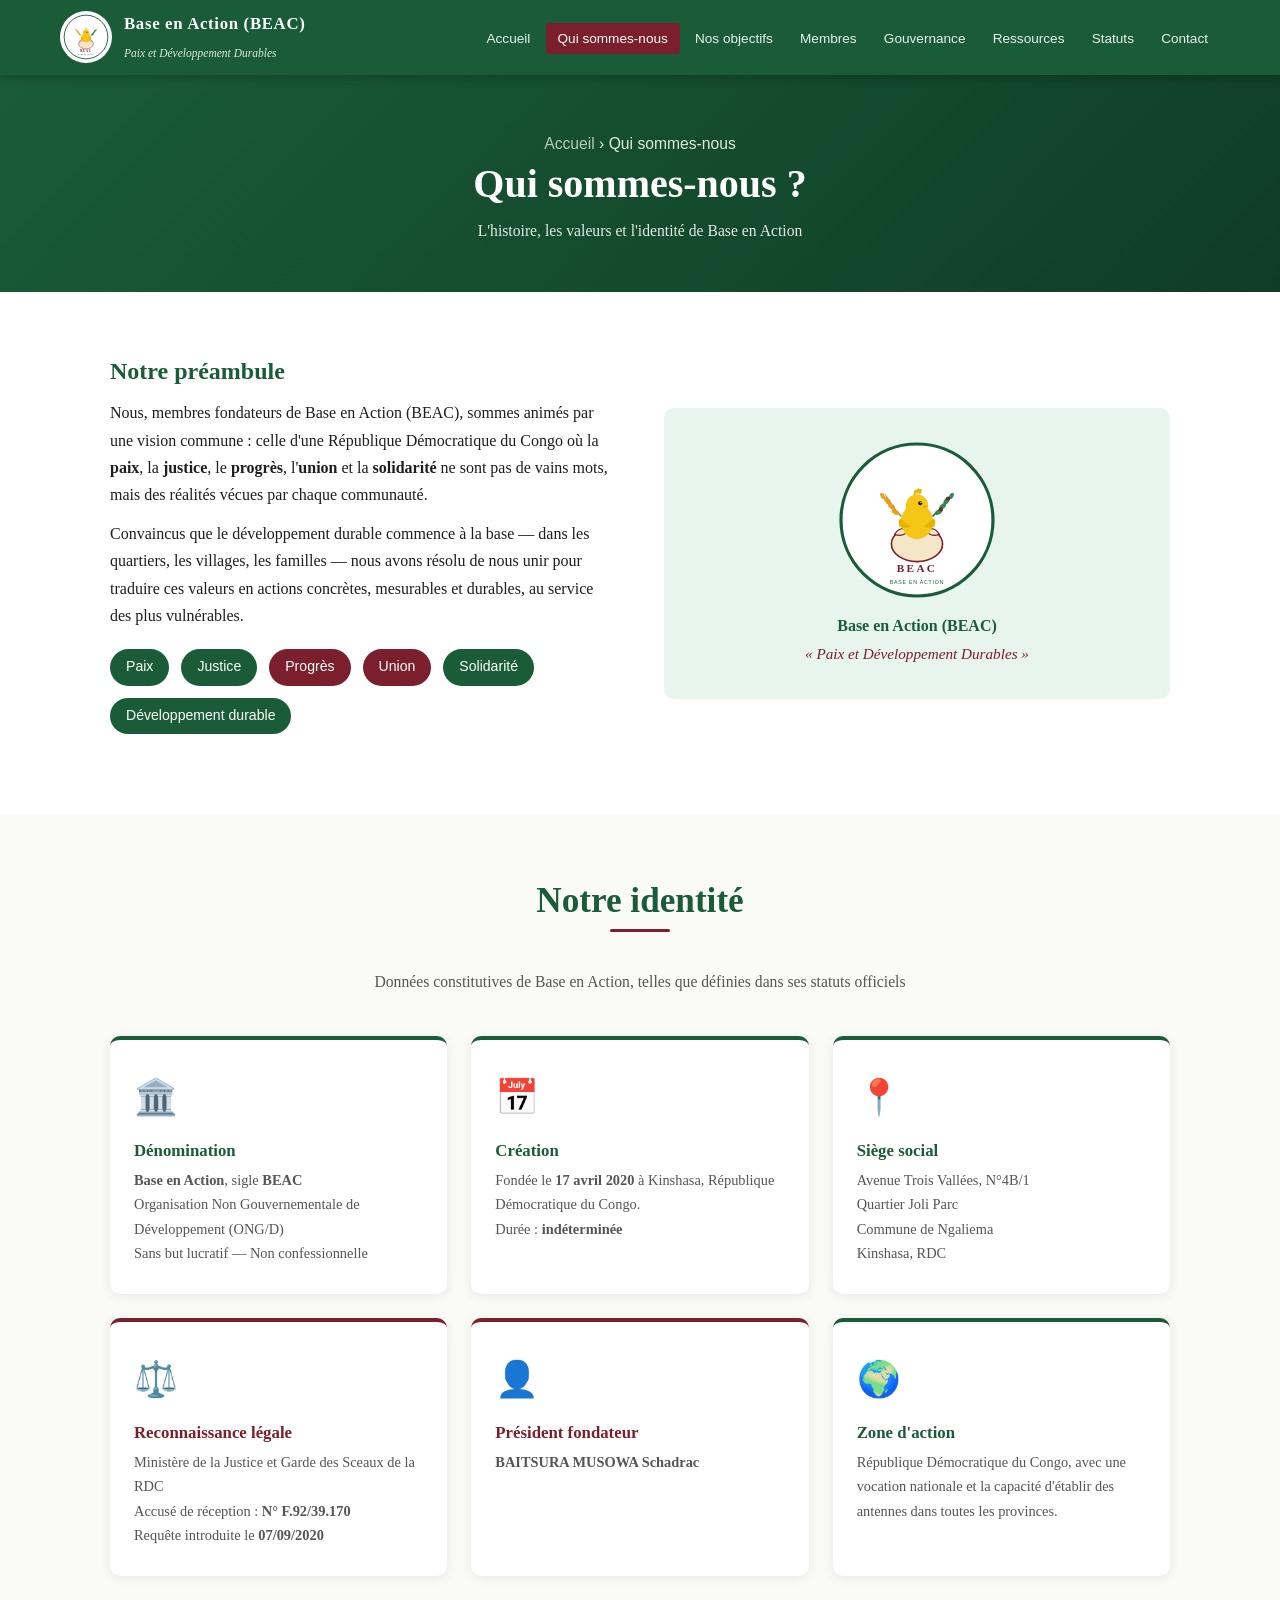
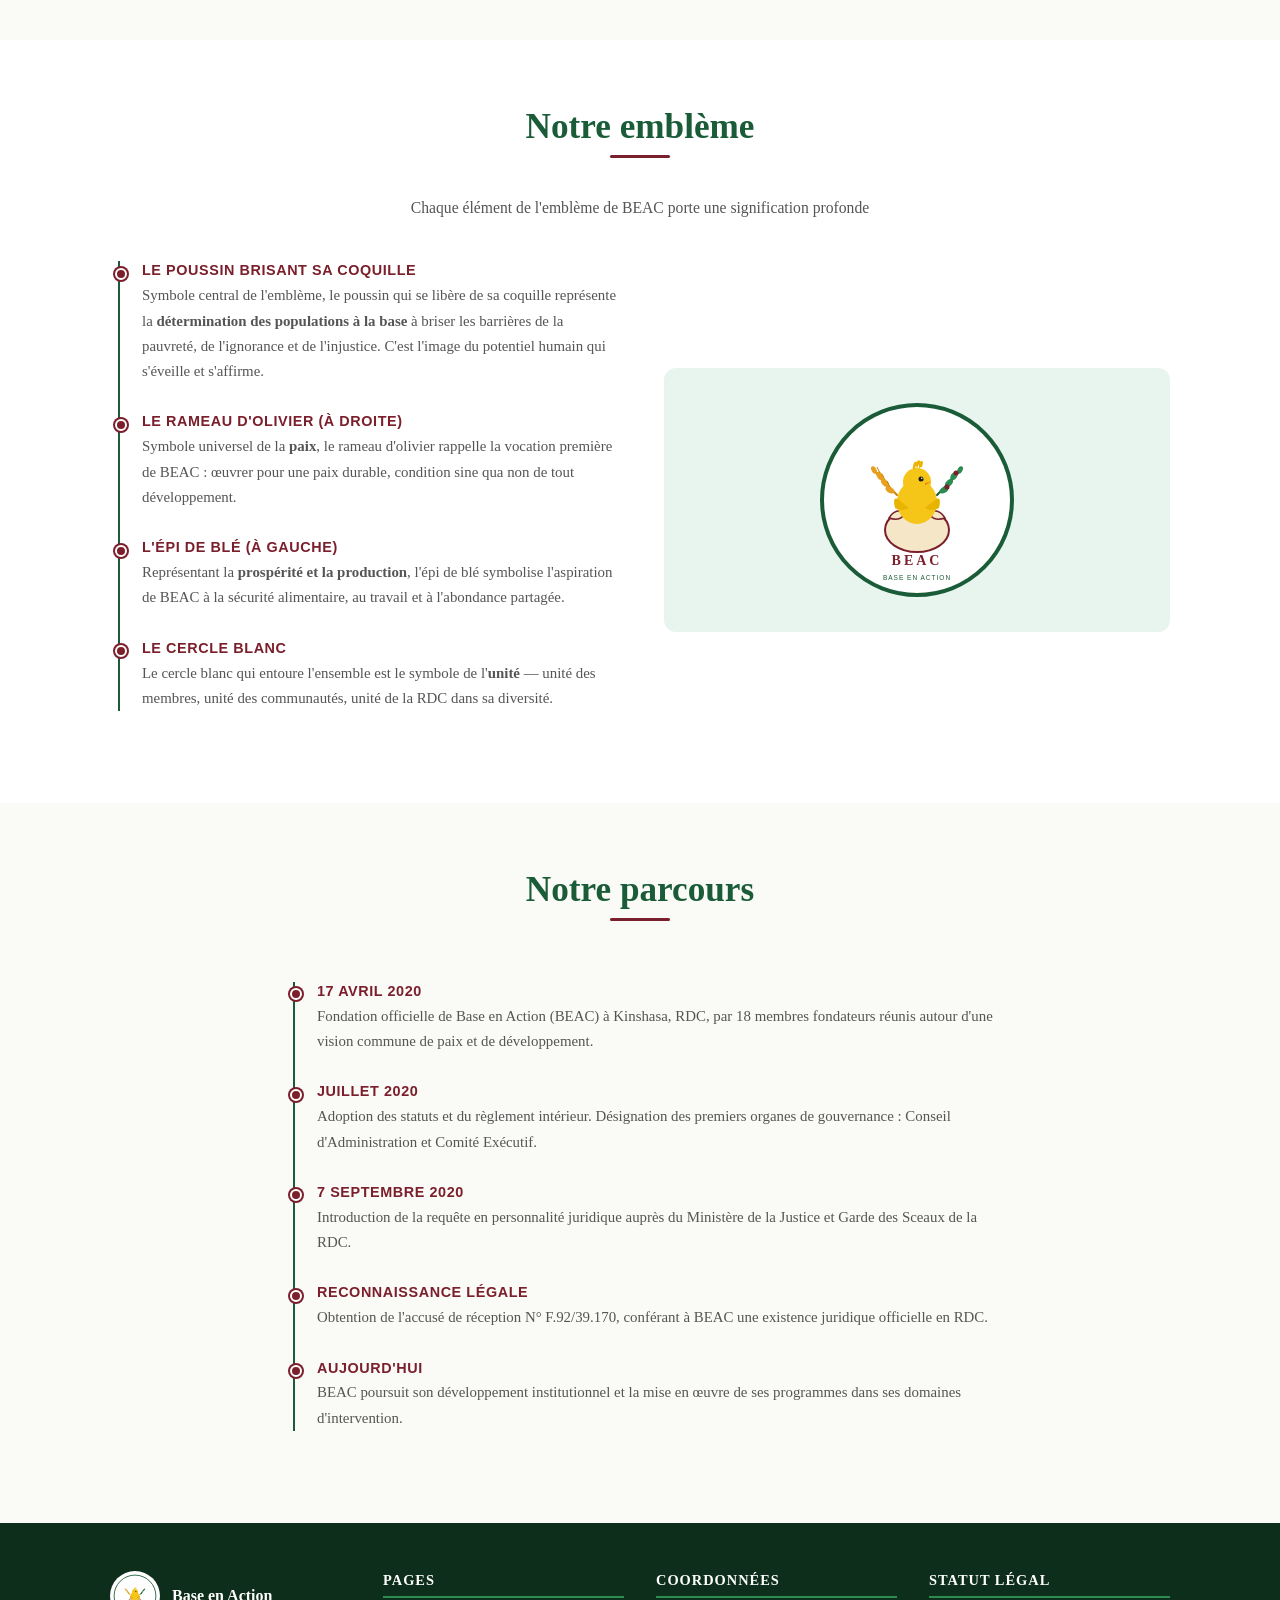
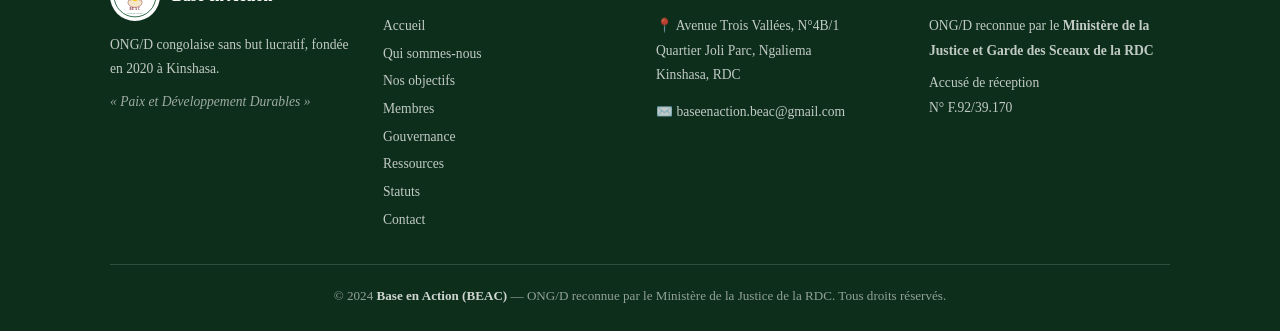
==== a-propos.html @ 56d0b9a7 "Initial commit – Site BEAC complet (Base en Action) Site web 8 pages en français pour l'ONG congolai" ====
<!DOCTYPE html>
<html lang="fr">
<head>
  <meta charset="UTF-8"/>
  <meta name="viewport" content="width=device-width, initial-scale=1.0"/>
  <meta name="description" content="Découvrez l'histoire, les valeurs et l'emblème de Base en Action (BEAC), ONG congolaise fondée en 2020."/>
  <title>Qui sommes-nous – BEAC</title>
  <link rel="stylesheet" href="style.css"/>
  <link rel="icon" href="assets/logo.svg" type="image/svg+xml"/>
</head>
<body>

<header>
  <div class="header-inner">
    <a href="index.html" class="logo-wrap" aria-label="Accueil BEAC">
      <img src="assets/logo.svg" alt="Logo BEAC"/>
      <div class="logo-text">
        <span class="org-name">Base en Action (BEAC)</span>
        <span class="org-devise">Paix et Développement Durables</span>
      </div>
    </a>
    <button class="hamburger" aria-label="Menu" aria-expanded="false">
      <span></span><span></span><span></span>
    </button>
    <nav aria-label="Navigation principale">
      <ul>
        <li><a href="index.html">Accueil</a></li>
        <li><a href="a-propos.html">Qui sommes-nous</a></li>
        <li><a href="objectifs.html">Nos objectifs</a></li>
        <li><a href="membres.html">Membres</a></li>
        <li><a href="gouvernance.html">Gouvernance</a></li>
        <li><a href="ressources.html">Ressources</a></li>
        <li><a href="statuts.html">Statuts</a></li>
        <li><a href="contact.html">Contact</a></li>
      </ul>
    </nav>
  </div>
</header>

<!-- PAGE HERO -->
<div class="page-hero">
  <p class="fil-ariane"><a href="index.html">Accueil</a> › Qui sommes-nous</p>
  <h1>Qui sommes-nous ?</h1>
  <p>L'histoire, les valeurs et l'identité de Base en Action</p>
</div>

<!-- PRÉAMBULE -->
<section style="background:white;">
  <div class="container">
    <div class="section-alterne">
      <div>
        <h2 class="text-vert" style="font-size:1.5rem;margin-bottom:.75rem;">Notre préambule</h2>
        <p>Nous, membres fondateurs de Base en Action (BEAC), sommes animés par une vision commune : celle d'une République Démocratique du Congo où la <strong>paix</strong>, la <strong>justice</strong>, le <strong>progrès</strong>, l'<strong>union</strong> et la <strong>solidarité</strong> ne sont pas de vains mots, mais des réalités vécues par chaque communauté.</p>
        <p style="margin-top:.75rem;">Convaincus que le développement durable commence à la base — dans les quartiers, les villages, les familles — nous avons résolu de nous unir pour traduire ces valeurs en actions concrètes, mesurables et durables, au service des plus vulnérables.</p>
        <div class="valeurs-liste" style="margin-top:1.25rem;">
          <span class="valeur-tag">Paix</span>
          <span class="valeur-tag">Justice</span>
          <span class="valeur-tag bordeaux">Progrès</span>
          <span class="valeur-tag bordeaux">Union</span>
          <span class="valeur-tag">Solidarité</span>
          <span class="valeur-tag">Développement durable</span>
        </div>
      </div>
      <div>
        <div style="background:var(--vert-pale);border-radius:10px;padding:2rem;text-align:center;">
          <img src="assets/logo.svg" alt="Emblème BEAC" style="width:160px;height:160px;margin:0 auto 1rem;display:block;"/>
          <h3 class="text-vert" style="font-size:1rem;margin-bottom:.3rem;">Base en Action (BEAC)</h3>
          <p style="font-style:italic;color:var(--bordeaux);font-size:.95rem;">« Paix et Développement Durables »</p>
        </div>
      </div>
    </div>
  </div>
</section>

<!-- IDENTITÉ -->
<section style="background:var(--creme);">
  <div class="container">
    <div class="section-titre">
      <h2>Notre identité</h2>
      <p>Données constitutives de Base en Action, telles que définies dans ses statuts officiels</p>
    </div>
    <div class="grille" style="grid-template-columns:repeat(auto-fill,minmax(280px,1fr));">
      <div class="carte">
        <span class="carte-icone">🏛️</span>
        <h3>Dénomination</h3>
        <p><strong>Base en Action</strong>, sigle <strong>BEAC</strong><br/>Organisation Non Gouvernementale de Développement (ONG/D)<br/>Sans but lucratif — Non confessionnelle</p>
      </div>
      <div class="carte">
        <span class="carte-icone">📅</span>
        <h3>Création</h3>
        <p>Fondée le <strong>17 avril 2020</strong> à Kinshasa, République Démocratique du Congo.<br/>Durée : <strong>indéterminée</strong></p>
      </div>
      <div class="carte">
        <span class="carte-icone">📍</span>
        <h3>Siège social</h3>
        <p>Avenue Trois Vallées, N°4B/1<br/>Quartier Joli Parc<br/>Commune de Ngaliema<br/>Kinshasa, RDC</p>
      </div>
      <div class="carte bordeaux">
        <span class="carte-icone">⚖️</span>
        <h3>Reconnaissance légale</h3>
        <p>Ministère de la Justice et Garde des Sceaux de la RDC<br/>Accusé de réception : <strong>N° F.92/39.170</strong><br/>Requête introduite le <strong>07/09/2020</strong></p>
      </div>
      <div class="carte bordeaux">
        <span class="carte-icone">👤</span>
        <h3>Président fondateur</h3>
        <p><strong>BAITSURA MUSOWA Schadrac</strong></p>
      </div>
      <div class="carte">
        <span class="carte-icone">🌍</span>
        <h3>Zone d'action</h3>
        <p>République Démocratique du Congo, avec une vocation nationale et la capacité d'établir des antennes dans toutes les provinces.</p>
      </div>
    </div>
  </div>
</section>

<!-- EMBLÈME -->
<section style="background:white;">
  <div class="container">
    <div class="section-titre">
      <h2>Notre emblème</h2>
      <p>Chaque élément de l'emblème de BEAC porte une signification profonde</p>
    </div>
    <div class="section-alterne inverse">
      <div>
        <div style="background:var(--vert-pale);border-radius:12px;padding:2rem;text-align:center;">
          <img src="assets/logo.svg" alt="Emblème BEAC détaillé" style="width:200px;height:200px;margin:0 auto;display:block;"/>
        </div>
      </div>
      <div>
        <div class="timeline">
          <div class="timeline-item">
            <h4>Le poussin brisant sa coquille</h4>
            <p>Symbole central de l'emblème, le poussin qui se libère de sa coquille représente la <strong>détermination des populations à la base</strong> à briser les barrières de la pauvreté, de l'ignorance et de l'injustice. C'est l'image du potentiel humain qui s'éveille et s'affirme.</p>
          </div>
          <div class="timeline-item">
            <h4>Le rameau d'olivier (à droite)</h4>
            <p>Symbole universel de la <strong>paix</strong>, le rameau d'olivier rappelle la vocation première de BEAC : œuvrer pour une paix durable, condition sine qua non de tout développement.</p>
          </div>
          <div class="timeline-item">
            <h4>L'épi de blé (à gauche)</h4>
            <p>Représentant la <strong>prospérité et la production</strong>, l'épi de blé symbolise l'aspiration de BEAC à la sécurité alimentaire, au travail et à l'abondance partagée.</p>
          </div>
          <div class="timeline-item">
            <h4>Le cercle blanc</h4>
            <p>Le cercle blanc qui entoure l'ensemble est le symbole de l'<strong>unité</strong> — unité des membres, unité des communautés, unité de la RDC dans sa diversité.</p>
          </div>
        </div>
      </div>
    </div>
  </div>
</section>

<!-- CHRONOLOGIE -->
<section style="background:var(--creme);">
  <div class="container" style="max-width:750px;">
    <div class="section-titre">
      <h2>Notre parcours</h2>
    </div>
    <div class="timeline">
      <div class="timeline-item">
        <h4>17 avril 2020</h4>
        <p>Fondation officielle de Base en Action (BEAC) à Kinshasa, RDC, par 18 membres fondateurs réunis autour d'une vision commune de paix et de développement.</p>
      </div>
      <div class="timeline-item">
        <h4>Juillet 2020</h4>
        <p>Adoption des statuts et du règlement intérieur. Désignation des premiers organes de gouvernance : Conseil d'Administration et Comité Exécutif.</p>
      </div>
      <div class="timeline-item">
        <h4>7 septembre 2020</h4>
        <p>Introduction de la requête en personnalité juridique auprès du Ministère de la Justice et Garde des Sceaux de la RDC.</p>
      </div>
      <div class="timeline-item">
        <h4>Reconnaissance légale</h4>
        <p>Obtention de l'accusé de réception N° F.92/39.170, conférant à BEAC une existence juridique officielle en RDC.</p>
      </div>
      <div class="timeline-item">
        <h4>Aujourd'hui</h4>
        <p>BEAC poursuit son développement institutionnel et la mise en œuvre de ses programmes dans ses domaines d'intervention.</p>
      </div>
    </div>
  </div>
</section>

<footer>
  <div class="container">
    <div class="footer-grille">
      <div class="footer-col">
        <div class="footer-logo-wrap">
          <img src="assets/logo.svg" alt="BEAC"/>
          <span class="name">Base en Action</span>
        </div>
        <p>ONG/D congolaise sans but lucratif, fondée en 2020 à Kinshasa.</p>
        <p style="margin-top:.5rem;font-style:italic;color:rgba(255,255,255,.6);">« Paix et Développement Durables »</p>
      </div>
      <div class="footer-col">
        <h4>Pages</h4>
        <ul>
          <li><a href="index.html">Accueil</a></li>
          <li><a href="a-propos.html">Qui sommes-nous</a></li>
          <li><a href="objectifs.html">Nos objectifs</a></li>
          <li><a href="membres.html">Membres</a></li>
          <li><a href="gouvernance.html">Gouvernance</a></li>
          <li><a href="ressources.html">Ressources</a></li>
          <li><a href="statuts.html">Statuts</a></li>
          <li><a href="contact.html">Contact</a></li>
        </ul>
      </div>
      <div class="footer-col">
        <h4>Coordonnées</h4>
        <p>📍 Avenue Trois Vallées, N°4B/1<br/>Quartier Joli Parc, Ngaliema<br/>Kinshasa, RDC</p>
        <p style="margin-top:.75rem;">✉️ baseenaction.beac@gmail.com</p>
      </div>
      <div class="footer-col">
        <h4>Statut légal</h4>
        <p>ONG/D reconnue par le <strong>Ministère de la Justice et Garde des Sceaux de la RDC</strong></p>
        <p style="margin-top:.5rem;">Accusé de réception<br/>N° F.92/39.170</p>
      </div>
    </div>
    <div class="footer-bas">
      <p>&copy; 2024 <strong>Base en Action (BEAC)</strong> — ONG/D reconnue par le Ministère de la Justice de la RDC. Tous droits réservés.</p>
    </div>
  </div>
</footer>

<button id="scrollTop" aria-label="Retour en haut">&#8679;</button>
<script src="script.js"></script>
</body>
</html>
---- style.css ----
/* ============================================================
   BEAC – Base en Action | Feuille de style principale
   Palette : Vert #1a5c38 | Bordeaux #7a1f2b | Blanc/Crème
   ============================================================ */

:root {
  --vert:      #1a5c38;
  --vert-clair:#2d8a50;
  --vert-pale: #e8f5ee;
  --bordeaux:  #7a1f2b;
  --bordeaux-clair: #a33040;
  --bordeaux-pale: #f9eaec;
  --creme:     #fafaf7;
  --blanc:     #ffffff;
  --texte:     #1e1e1e;
  --texte-doux:#555555;
  --bordure:   #d8d8d0;
  --ombre:     rgba(0,0,0,0.08);
}

/* ── Reset & Base ── */
*, *::before, *::after { box-sizing: border-box; margin: 0; padding: 0; }

html { scroll-behavior: smooth; font-size: 16px; }

body {
  font-family: 'Georgia', 'Times New Roman', serif;
  background: var(--creme);
  color: var(--texte);
  line-height: 1.7;
}

a { color: var(--vert); text-decoration: none; transition: color .2s; }
a:hover { color: var(--bordeaux); }

img, svg { max-width: 100%; height: auto; }

h1, h2, h3, h4, h5 {
  font-family: 'Georgia', serif;
  line-height: 1.3;
  margin-bottom: .6em;
}

ul { list-style: none; }

/* ── Container ── */
.container {
  max-width: 1100px;
  margin: 0 auto;
  padding: 0 1.25rem;
}

/* ── HEADER & NAV ── */
header {
  position: sticky;
  top: 0;
  z-index: 1000;
  background: var(--vert);
  box-shadow: 0 2px 10px rgba(0,0,0,0.25);
}

.header-inner {
  display: flex;
  align-items: center;
  justify-content: space-between;
  padding: .6rem 1.25rem;
  max-width: 1200px;
  margin: 0 auto;
}

.logo-wrap {
  display: flex;
  align-items: center;
  gap: .75rem;
  text-decoration: none;
}

.logo-wrap img, .logo-wrap svg {
  width: 52px;
  height: 52px;
  border-radius: 50%;
  background: white;
  padding: 3px;
  flex-shrink: 0;
}

.logo-text { color: white; }
.logo-text .org-name {
  font-size: 1.05rem;
  font-weight: bold;
  display: block;
  letter-spacing: .04em;
}
.logo-text .org-devise {
  font-size: .72rem;
  opacity: .85;
  font-style: italic;
}

/* Desktop nav */
nav ul {
  display: flex;
  gap: .2rem;
  align-items: center;
}

nav ul li a {
  color: rgba(255,255,255,.9);
  padding: .5rem .75rem;
  border-radius: 4px;
  font-size: .85rem;
  font-family: Arial, sans-serif;
  transition: background .2s, color .2s;
  white-space: nowrap;
}

nav ul li a:hover,
nav ul li a.actif {
  background: var(--bordeaux);
  color: white;
}

/* Hamburger */
.hamburger {
  display: none;
  flex-direction: column;
  gap: 5px;
  cursor: pointer;
  background: none;
  border: none;
  padding: .4rem;
}

.hamburger span {
  display: block;
  width: 26px;
  height: 2px;
  background: white;
  border-radius: 2px;
  transition: all .3s;
}

.hamburger.ouvert span:nth-child(1) { transform: translateY(7px) rotate(45deg); }
.hamburger.ouvert span:nth-child(2) { opacity: 0; }
.hamburger.ouvert span:nth-child(3) { transform: translateY(-7px) rotate(-45deg); }

/* ── HERO ── */
.hero {
  background: linear-gradient(135deg, var(--vert) 0%, #0f3d24 60%, var(--bordeaux) 100%);
  color: white;
  padding: 5rem 1.25rem 4rem;
  text-align: center;
  position: relative;
  overflow: hidden;
}

.hero::before {
  content: '';
  position: absolute;
  inset: 0;
  background: url("data:image/svg+xml,%3Csvg width='60' height='60' viewBox='0 0 60 60' xmlns='http://www.w3.org/2000/svg'%3E%3Cg fill='none' fill-rule='evenodd'%3E%3Cg fill='%23ffffff' fill-opacity='0.03'%3E%3Cpath d='M36 34v-4h-2v4h-4v2h4v4h2v-4h4v-2h-4zm0-30V0h-2v4h-4v2h4v4h2V6h4V4h-4zM6 34v-4H4v4H0v2h4v4h2v-4h4v-2H6zM6 4V0H4v4H0v2h4v4h2V6h4V4H6z'/%3E%3C/g%3E%3C/g%3E%3C/svg%3E");
}

.hero-content { position: relative; max-width: 800px; margin: 0 auto; }

.hero-logo {
  width: 120px;
  height: 120px;
  border-radius: 50%;
  background: white;
  padding: 8px;
  margin: 0 auto 1.5rem;
  display: block;
  box-shadow: 0 4px 20px rgba(0,0,0,0.3);
}

.hero h1 {
  font-size: clamp(1.8rem, 5vw, 3rem);
  margin-bottom: .4rem;
  text-shadow: 0 2px 4px rgba(0,0,0,0.3);
}

.hero .sigle {
  display: inline-block;
  background: var(--bordeaux);
  padding: .1rem .6rem;
  border-radius: 4px;
  font-size: .85em;
  margin-left: .4rem;
  vertical-align: middle;
}

.hero .devise {
  font-size: 1.15rem;
  font-style: italic;
  opacity: .9;
  margin-bottom: 1.5rem;
  letter-spacing: .06em;
}

.hero p { font-size: 1.05rem; opacity: .9; max-width: 600px; margin: 0 auto 2rem; }

.btn-group { display: flex; gap: 1rem; justify-content: center; flex-wrap: wrap; }

.btn {
  display: inline-block;
  padding: .75rem 1.75rem;
  border-radius: 6px;
  font-family: Arial, sans-serif;
  font-size: .95rem;
  font-weight: 600;
  cursor: pointer;
  transition: transform .15s, box-shadow .15s, background .2s;
  border: 2px solid transparent;
}

.btn:hover { transform: translateY(-2px); box-shadow: 0 4px 14px rgba(0,0,0,0.2); }

.btn-primaire {
  background: white;
  color: var(--vert);
}
.btn-primaire:hover { background: var(--vert-pale); color: var(--vert); }

.btn-secondaire {
  background: transparent;
  border-color: rgba(255,255,255,.7);
  color: white;
}
.btn-secondaire:hover { background: rgba(255,255,255,.15); color: white; }

/* ── SECTIONS GÉNÉRIQUES ── */
section { padding: 4rem 1.25rem; }

.section-titre {
  text-align: center;
  margin-bottom: 2.5rem;
}

.section-titre h2 {
  font-size: clamp(1.5rem, 3.5vw, 2.2rem);
  color: var(--vert);
  position: relative;
  display: inline-block;
  padding-bottom: .5rem;
}

.section-titre h2::after {
  content: '';
  position: absolute;
  bottom: 0;
  left: 50%;
  transform: translateX(-50%);
  width: 60px;
  height: 3px;
  background: var(--bordeaux);
  border-radius: 2px;
}

.section-titre p {
  color: var(--texte-doux);
  max-width: 620px;
  margin: 1rem auto 0;
  font-size: .98rem;
}

/* ── GRILLE DE CARTES ── */
.grille {
  display: grid;
  grid-template-columns: repeat(auto-fill, minmax(240px, 1fr));
  gap: 1.5rem;
}

.carte {
  background: white;
  border-radius: 10px;
  padding: 1.75rem 1.5rem;
  box-shadow: 0 2px 12px var(--ombre);
  border-top: 4px solid var(--vert);
  transition: transform .2s, box-shadow .2s;
}

.carte:hover {
  transform: translateY(-4px);
  box-shadow: 0 6px 20px rgba(0,0,0,0.12);
}

.carte-icone {
  font-size: 2.2rem;
  margin-bottom: .75rem;
  display: block;
}

.carte h3 {
  color: var(--vert);
  font-size: 1.05rem;
  margin-bottom: .4rem;
}

.carte p { font-size: .9rem; color: var(--texte-doux); }

.carte.bordeaux { border-top-color: var(--bordeaux); }
.carte.bordeaux h3 { color: var(--bordeaux); }

/* ── BANDEAU STATS ── */
.bandeau-stats {
  background: linear-gradient(135deg, var(--vert), #0f3d24);
  color: white;
  padding: 3rem 1.25rem;
  text-align: center;
}

.stats-grille {
  display: grid;
  grid-template-columns: repeat(auto-fit, minmax(160px, 1fr));
  gap: 2rem;
  max-width: 900px;
  margin: 0 auto;
}

.stat-item h3 {
  font-size: 2.4rem;
  margin-bottom: .2rem;
}

.stat-item p { font-size: .85rem; opacity: .85; }

/* ── SECTION ALTERNÉ ── */
.section-alterne {
  display: grid;
  grid-template-columns: 1fr 1fr;
  gap: 3rem;
  align-items: center;
}

.section-alterne.inverse { direction: rtl; }
.section-alterne.inverse > * { direction: ltr; }

@media (max-width: 768px) {
  .section-alterne { grid-template-columns: 1fr; direction: ltr; }
  .section-alterne.inverse { direction: ltr; }
}

/* ── PAGE HERO (pages internes) ── */
.page-hero {
  background: linear-gradient(135deg, var(--vert) 0%, #0f3d24 100%);
  color: white;
  padding: 3.5rem 1.25rem 3rem;
  text-align: center;
}

.page-hero h1 {
  font-size: clamp(1.6rem, 4vw, 2.5rem);
  margin-bottom: .5rem;
}

.page-hero p {
  opacity: .88;
  max-width: 600px;
  margin: 0 auto;
  font-size: .98rem;
}

.fil-ariane {
  font-size: .8rem;
  opacity: .75;
  margin-bottom .5rem;
  font-family: Arial, sans-serif;
}

.fil-ariane a { color: rgba(255,255,255,.8); }
.fil-ariane a:hover { color: white; }

/* ── TABLEAUX ── */
.table-wrapper {
  overflow-x: auto;
  border-radius: 8px;
  box-shadow: 0 2px 10px var(--ombre);
}

table {
  width: 100%;
  border-collapse: collapse;
  background: white;
  font-size: .92rem;
}

thead {
  background: var(--vert);
  color: white;
}

thead th {
  padding: .85rem 1rem;
  text-align: left;
  font-family: Arial, sans-serif;
  font-size: .85rem;
  letter-spacing: .04em;
  text-transform: uppercase;
}

tbody tr { border-bottom: 1px solid var(--bordure); }
tbody tr:last-child { border-bottom: none; }
tbody tr:nth-child(even) { background: #f8faf9; }
tbody tr:hover { background: var(--vert-pale); }

tbody td {
  padding: .75rem 1rem;
  vertical-align: middle;
}

.badge {
  display: inline-block;
  padding: .2rem .65rem;
  border-radius: 20px;
  font-size: .78rem;
  font-family: Arial, sans-serif;
  font-weight: 600;
}

.badge-vert { background: var(--vert-pale); color: var(--vert); }
.badge-bordeaux { background: var(--bordeaux-pale); color: var(--bordeaux); }

/* ── STATUTS (document) ── */
.statuts-layout {
  display: grid;
  grid-template-columns: 240px 1fr;
  gap: 2rem;
  max-width: 1100px;
  margin: 0 auto;
  padding: 2rem 1.25rem 4rem;
}

.statuts-nav {
  position: sticky;
  top: 80px;
  height: fit-content;
  background: white;
  border-radius: 8px;
  box-shadow: 0 2px 10px var(--ombre);
  padding: 1.25rem;
}

.statuts-nav h3 {
  color: var(--bordeaux);
  font-size: .9rem;
  text-transform: uppercase;
  letter-spacing: .05em;
  margin-bottom: 1rem;
  padding-bottom: .5rem;
  border-bottom: 2px solid var(--bordeaux);
}

.statuts-nav ul { display: flex; flex-direction: column; gap: .3rem; }

.statuts-nav ul li a {
  display: block;
  padding: .4rem .6rem;
  border-radius: 4px;
  font-size: .85rem;
  color: var(--texte-doux);
  font-family: Arial, sans-serif;
  transition: background .2s, color .2s;
  border-left: 3px solid transparent;
}

.statuts-nav ul li a:hover {
  background: var(--vert-pale);
  color: var(--vert);
  border-left-color: var(--vert);
}

.statuts-content { background: white; border-radius: 8px; padding: 2.5rem; box-shadow: 0 2px 10px var(--ombre); }

.statuts-titre { font-size: 1.6rem; color: var(--vert); border-bottom: 3px double var(--vert); padding-bottom: .5rem; margin-bottom: 1.5rem; }

.titre-section {
  color: var(--bordeaux);
  font-size: 1.1rem;
  text-transform: uppercase;
  letter-spacing: .06em;
  margin-top: 2.5rem;
  margin-bottom: .4rem;
  padding: .5rem 1rem;
  background: var(--bordeaux-pale);
  border-left: 4px solid var(--bordeaux);
  border-radius: 0 6px 6px 0;
}

.article { margin-bottom: 1.2rem; }
.article-num { font-weight: bold; color: var(--vert); }

@media (max-width: 768px) {
  .statuts-layout { grid-template-columns: 1fr; }
  .statuts-nav { position: static; }
}

/* ── CONTACT ── */
.contact-grille {
  display: grid;
  grid-template-columns: 1fr 1.4fr;
  gap: 2.5rem;
  align-items: start;
}

@media (max-width: 768px) { .contact-grille { grid-template-columns: 1fr; } }

.info-contact {
  background: var(--vert);
  color: white;
  padding: 2rem;
  border-radius: 10px;
}

.info-contact h3 { color: white; margin-bottom: 1.25rem; font-size: 1.2rem; }

.info-item {
  display: flex;
  gap: .75rem;
  margin-bottom: 1.25rem;
  align-items: flex-start;
}

.info-item .icone {
  font-size: 1.3rem;
  flex-shrink: 0;
  margin-top: .1rem;
}

.info-item p { font-size: .9rem; opacity: .92; margin: 0; }
.info-item strong { display: block; margin-bottom: .1rem; }

.formulaire-contact {
  background: white;
  padding: 2rem;
  border-radius: 10px;
  box-shadow: 0 2px 12px var(--ombre);
}

.formulaire-contact h3 { color: var(--vert); margin-bottom: 1.5rem; }

.champ {
  margin-bottom: 1.2rem;
}

.champ label {
  display: block;
  font-size: .85rem;
  font-family: Arial, sans-serif;
  color: var(--texte-doux);
  margin-bottom: .4rem;
  font-weight: 600;
}

.champ input,
.champ select,
.champ textarea {
  width: 100%;
  padding: .65rem .9rem;
  border: 1.5px solid var(--bordure);
  border-radius: 6px;
  font-family: 'Georgia', serif;
  font-size: .93rem;
  background: var(--creme);
  color: var(--texte);
  transition: border-color .2s, box-shadow .2s;
  resize: vertical;
}

.champ input:focus,
.champ select:focus,
.champ textarea:focus {
  outline: none;
  border-color: var(--vert);
  box-shadow: 0 0 0 3px rgba(26,92,56,.12);
}

/* ── GOUVERNANCE / ORGANES ── */
.organes-grille {
  display: grid;
  grid-template-columns: repeat(auto-fill, minmax(280px, 1fr));
  gap: 1.5rem;
  margin-bottom: 3rem;
}

.organe-carte {
  background: white;
  border-radius: 10px;
  overflow: hidden;
  box-shadow: 0 2px 12px var(--ombre);
}

.organe-en-tete {
  background: var(--vert);
  color: white;
  padding: 1.25rem 1.5rem;
}

.organe-en-tete.bordeaux { background: var(--bordeaux); }

.organe-en-tete h3 { color: white; margin: 0; }
.organe-en-tete p { font-size: .82rem; opacity: .88; margin: .3rem 0 0; }

.organe-corps { padding: 1.25rem 1.5rem; }
.organe-corps ul { display: flex; flex-direction: column; gap: .4rem; }
.organe-corps ul li {
  padding: .3rem 0;
  font-size: .9rem;
  color: var(--texte-doux);
  padding-left: 1rem;
  position: relative;
}
.organe-corps ul li::before {
  content: '▸';
  position: absolute;
  left: 0;
  color: var(--vert);
}

/* ── MEMBRES ── */
.categorie-membres {
  display: grid;
  grid-template-columns: repeat(auto-fill, minmax(220px, 1fr));
  gap: 1.25rem;
  margin-bottom: 3rem;
}

.cat-card {
  background: white;
  border-radius: 8px;
  padding: 1.5rem;
  box-shadow: 0 2px 10px var(--ombre);
  border-bottom: 3px solid var(--vert);
  text-align: center;
}

.cat-card .num { font-size: 2rem; font-weight: bold; color: var(--vert); line-height: 1; }
.cat-card h4 { color: var(--bordeaux); margin: .4rem 0; font-size: 1rem; }
.cat-card p { font-size: .85rem; color: var(--texte-doux); }

/* ── RESSOURCES ── */
.ressources-grille {
  display: grid;
  grid-template-columns: repeat(auto-fill, minmax(260px, 1fr));
  gap: 1.5rem;
}

.ressource-item {
  background: white;
  border-radius: 10px;
  padding: 1.75rem;
  box-shadow: 0 2px 12px var(--ombre);
  border-left: 5px solid var(--vert);
  transition: transform .2s;
}

.ressource-item:hover { transform: translateX(4px); }

.ressource-item h3 { color: var(--vert); font-size: 1rem; margin-bottom: .5rem; }
.ressource-item p { font-size: .9rem; color: var(--texte-doux); }

/* ── ALERTE / ENCADRÉ ── */
.encadre {
  background: var(--vert-pale);
  border: 1.5px solid var(--vert);
  border-left-width: 5px;
  border-radius: 8px;
  padding: 1.25rem 1.5rem;
  margin: 1.5rem 0;
}

.encadre.bordeaux {
  background: var(--bordeaux-pale);
  border-color: var(--bordeaux);
}

.encadre p { margin: 0; font-size: .93rem; }
.encadre strong { color: var(--vert); }
.encadre.bordeaux strong { color: var(--bordeaux); }

/* ── FOOTER ── */
footer {
  background: #0d2e1b;
  color: rgba(255,255,255,.85);
  padding: 3rem 1.25rem 1.5rem;
}

.footer-grille {
  display: grid;
  grid-template-columns: repeat(auto-fit, minmax(200px, 1fr));
  gap: 2rem;
  margin-bottom: 2rem;
}

.footer-col h4 {
  color: white;
  font-size: .9rem;
  text-transform: uppercase;
  letter-spacing: .07em;
  margin-bottom: 1rem;
  padding-bottom: .4rem;
  border-bottom: 2px solid var(--vert-clair);
}

.footer-col p, .footer-col li {
  font-size: .85rem;
  line-height: 1.8;
  color: rgba(255,255,255,.75);
}

.footer-col ul { display: flex; flex-direction: column; gap: .2rem; }
.footer-col ul li a { color: rgba(255,255,255,.75); font-size: .85rem; transition: color .2s; }
.footer-col ul li a:hover { color: white; }

.footer-logo-wrap {
  display: flex;
  align-items: center;
  gap: .75rem;
  margin-bottom: .75rem;
}

.footer-logo-wrap img { width: 50px; height: 50px; border-radius: 50%; background: white; padding: 3px; }
.footer-logo-wrap .name { color: white; font-size: 1rem; font-weight: bold; }

.footer-bas {
  border-top: 1px solid rgba(255,255,255,.15);
  padding-top: 1.25rem;
  text-align: center;
  font-size: .82rem;
  color: rgba(255,255,255,.55);
}

.footer-bas strong { color: rgba(255,255,255,.8); }

/* ── TIMELINE (A propos) ── */
.timeline { position: relative; padding-left: 2rem; }
.timeline::before {
  content: '';
  position: absolute;
  left: .5rem;
  top: 0; bottom: 0;
  width: 2px;
  background: var(--vert);
}

.timeline-item {
  position: relative;
  margin-bottom: 1.75rem;
}

.timeline-item::before {
  content: '';
  position: absolute;
  left: -1.7rem;
  top: .4rem;
  width: 12px;
  height: 12px;
  border-radius: 50%;
  background: var(--bordeaux);
  border: 2px solid white;
  box-shadow: 0 0 0 2px var(--bordeaux);
}

.timeline-item h4 { color: var(--bordeaux); font-size: .9rem; margin-bottom: .2rem; font-family: Arial, sans-serif; text-transform: uppercase; letter-spacing: .04em; }
.timeline-item p { font-size: .93rem; color: var(--texte-doux); }

/* ── VALEURS ── */
.valeurs-liste {
  display: flex;
  flex-wrap: wrap;
  gap: .75rem;
  margin: 1rem 0;
}

.valeur-tag {
  background: var(--vert);
  color: white;
  padding: .4rem 1rem;
  border-radius: 20px;
  font-size: .88rem;
  font-family: Arial, sans-serif;
}

.valeur-tag.bordeaux { background: var(--bordeaux); }

/* ── SCROLL TO TOP ── */
#scrollTop {
  position: fixed;
  bottom: 1.5rem;
  right: 1.5rem;
  background: var(--bordeaux);
  color: white;
  width: 42px;
  height: 42px;
  border-radius: 50%;
  border: none;
  font-size: 1.2rem;
  cursor: pointer;
  display: none;
  align-items: center;
  justify-content: center;
  box-shadow: 0 3px 10px rgba(0,0,0,0.3);
  transition: background .2s, transform .2s;
  z-index: 500;
}

#scrollTop:hover { background: var(--bordeaux-clair); transform: translateY(-2px); }
#scrollTop.visible { display: flex; }

/* ── UTILITAIRES ── */
.text-vert { color: var(--vert); }
.text-bordeaux { color: var(--bordeaux); }
.text-center { text-align: center; }
.mb-1 { margin-bottom: 1rem; }
.mb-2 { margin-bottom: 2rem; }
.mt-2 { margin-top: 2rem; }
.bg-pale-vert { background: var(--vert-pale); }
.bg-pale-bordeaux { background: var(--bordeaux-pale); }

/* ── RESPONSIVE MOBILE ── */
@media (max-width: 900px) {
  nav ul { display: none; flex-direction: column; position: absolute; top: 100%; left: 0; right: 0; background: var(--vert); padding: 1rem; gap: .25rem; box-shadow: 0 4px 15px rgba(0,0,0,0.2); }
  nav ul.ouverte { display: flex; }
  nav ul li a { padding: .6rem 1rem; border-radius: 4px; }
  .hamburger { display: flex; }
}

@media (max-width: 600px) {
  .grille { grid-template-columns: 1fr; }
  .stats-grille { grid-template-columns: repeat(2, 1fr); }
  section { padding: 2.5rem 1rem; }
  .statuts-content { padding: 1.5rem 1rem; }
}
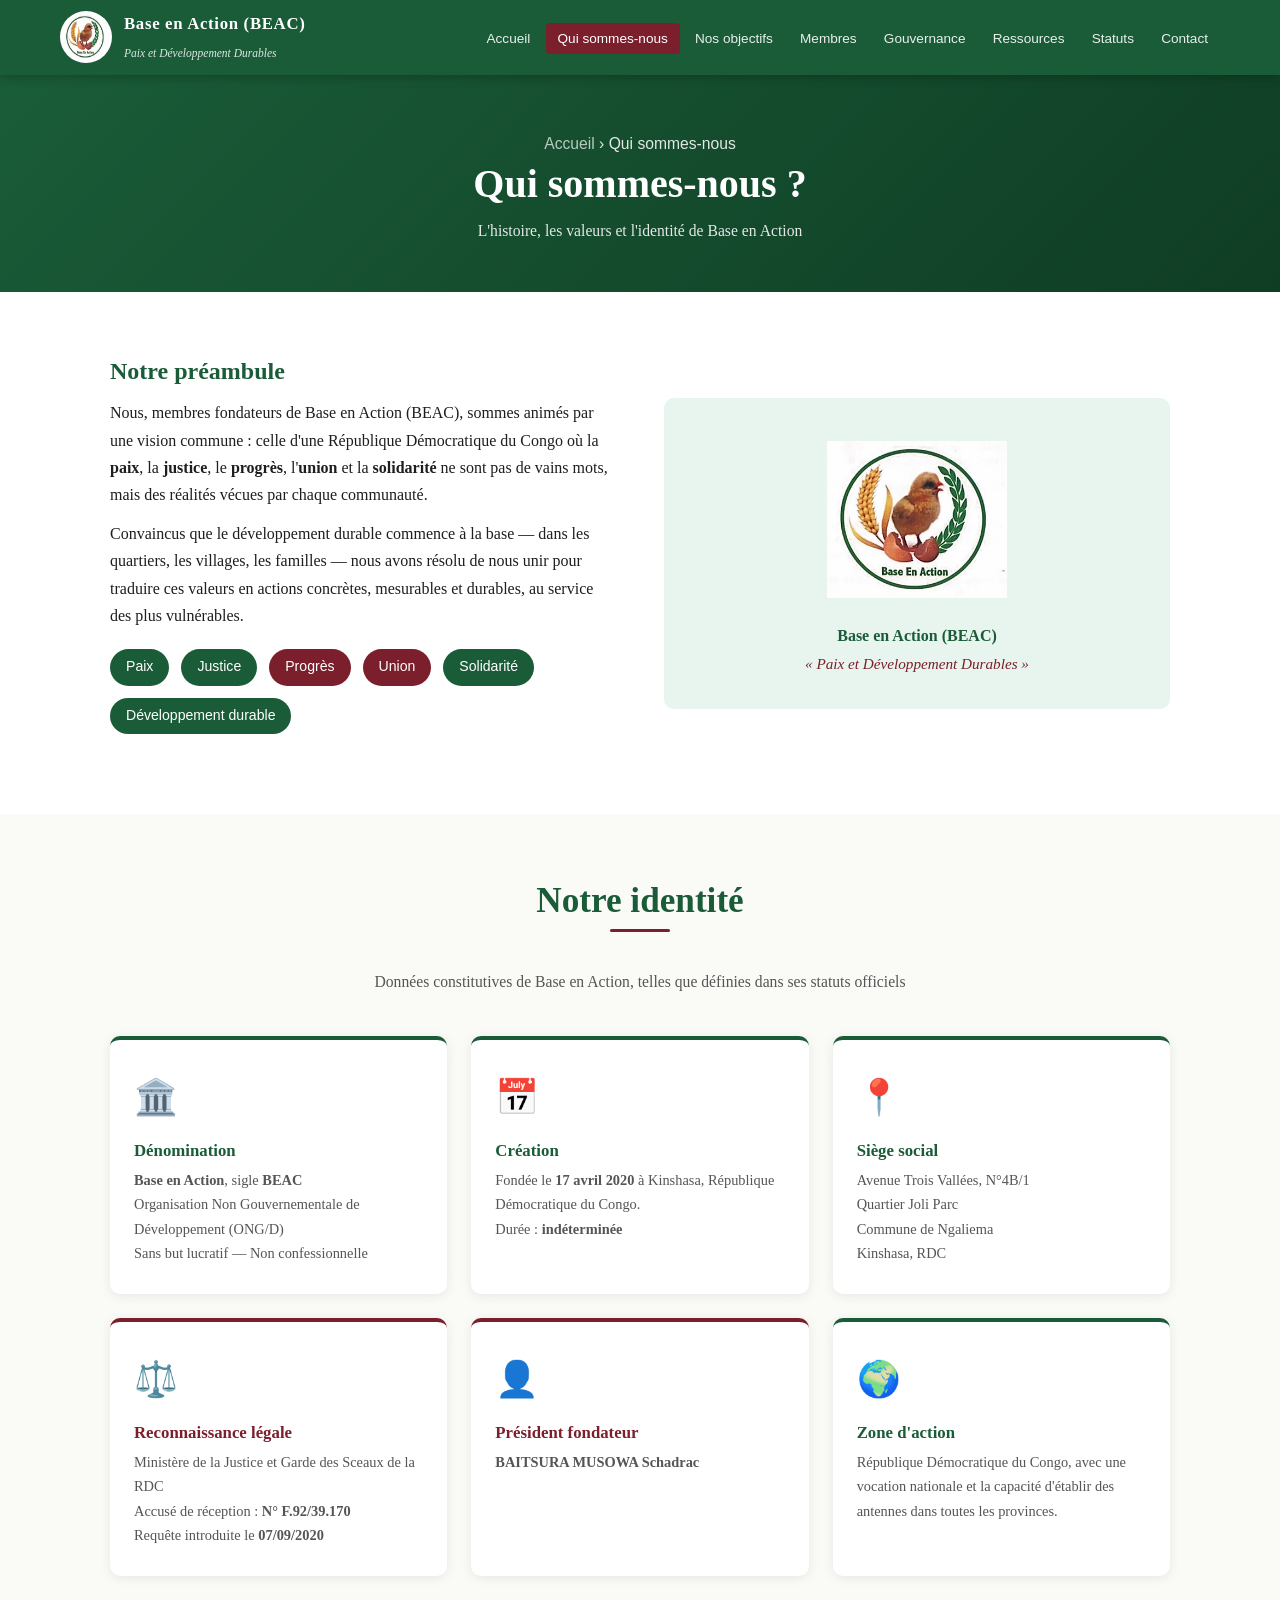
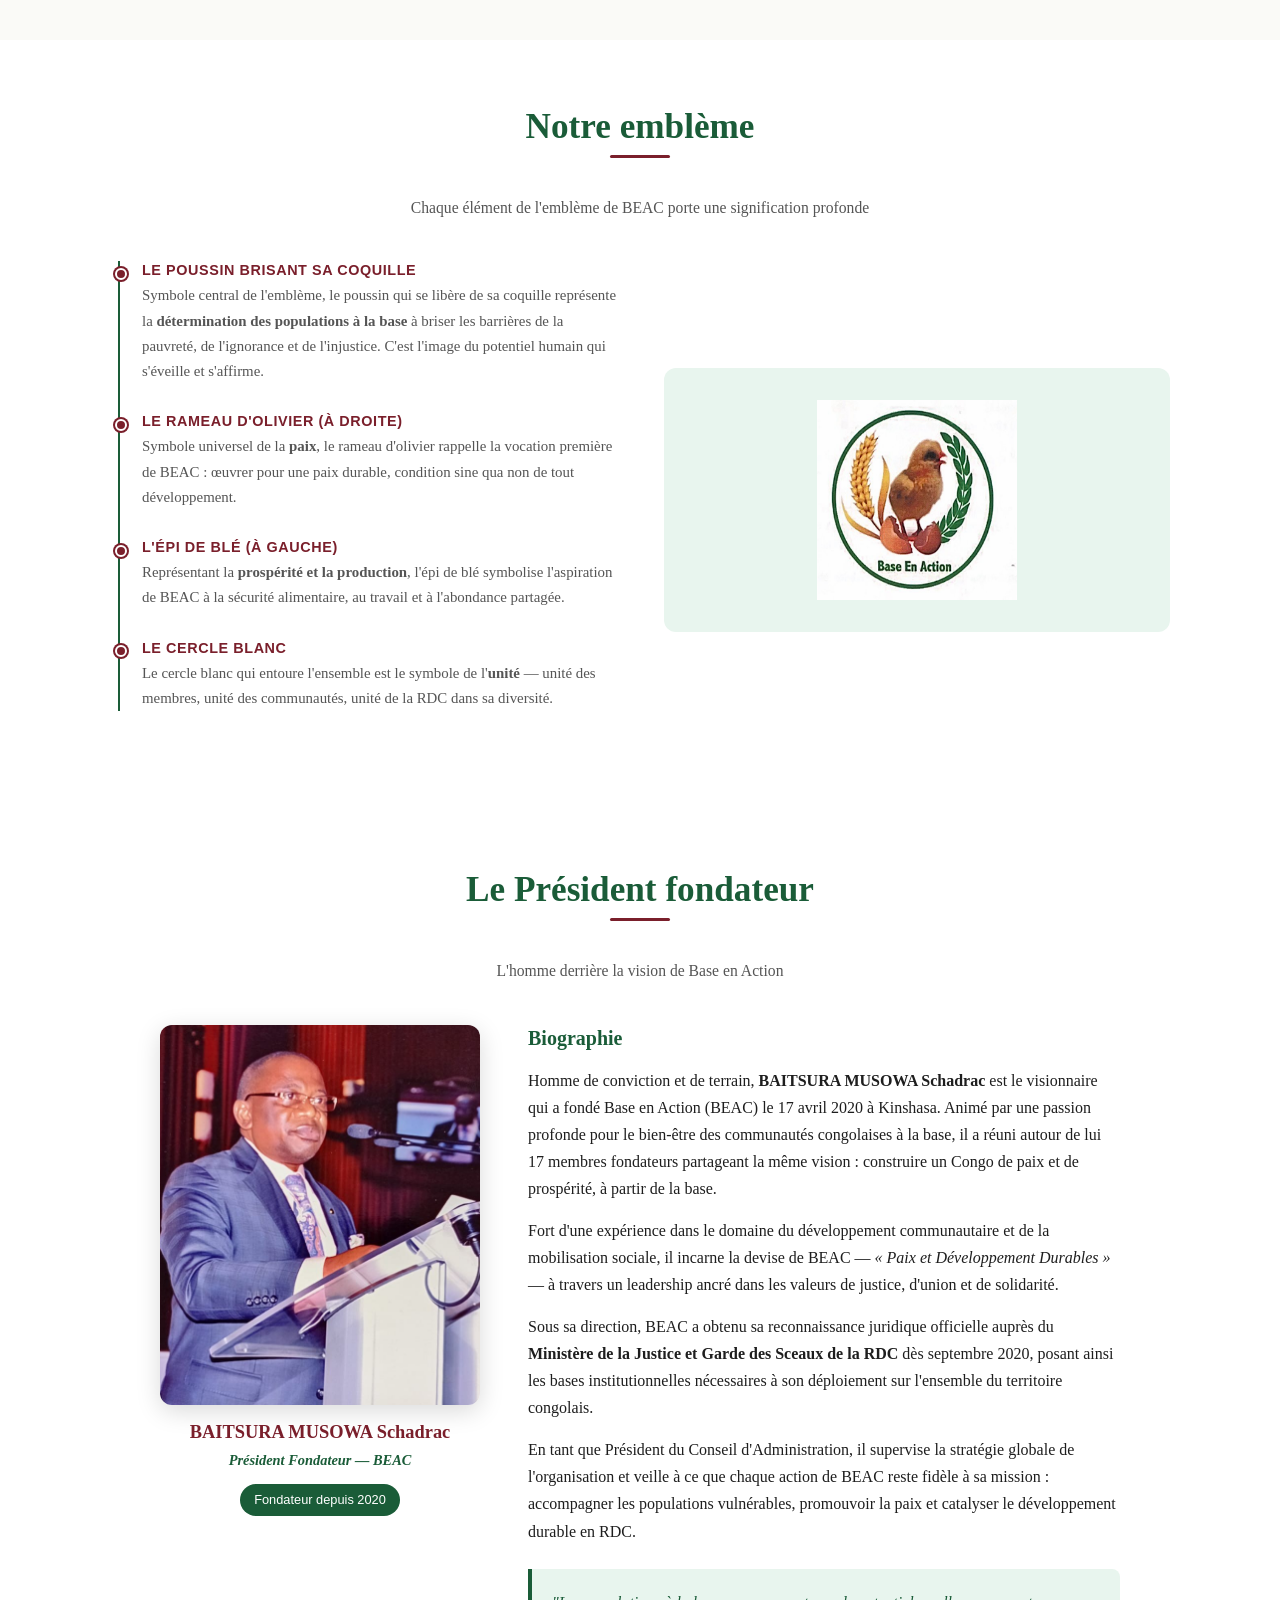
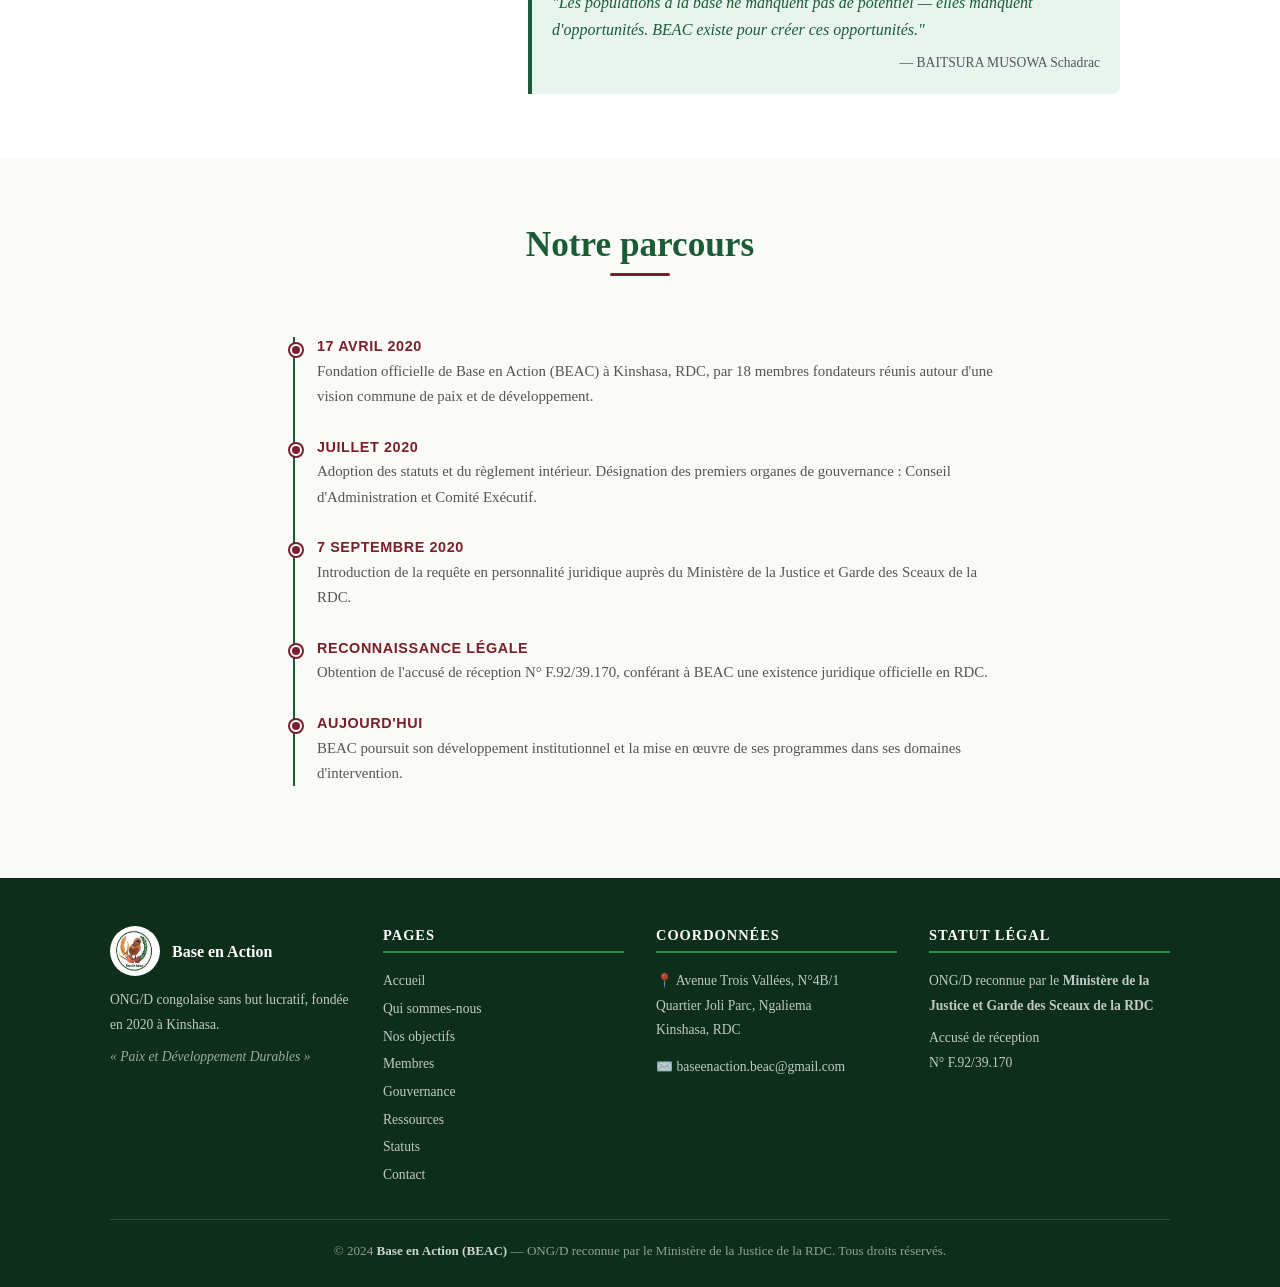
==== commit 58d8162c: "Ajout logo réel, photo et biographie du fondateur - assets/logo.png : Logo officiel BEAC (poussin, é" ====
--- a/a-propos.html
+++ b/a-propos.html
@@ -6,14 +6,14 @@
   <meta name="description" content="Découvrez l'histoire, les valeurs et l'emblème de Base en Action (BEAC), ONG congolaise fondée en 2020."/>
   <title>Qui sommes-nous – BEAC</title>
   <link rel="stylesheet" href="style.css"/>
-  <link rel="icon" href="assets/logo.svg" type="image/svg+xml"/>
+  <link rel="icon" href="assets/logo.png" type="image/png"/>
 </head>
 <body>
 
 <header>
   <div class="header-inner">
     <a href="index.html" class="logo-wrap" aria-label="Accueil BEAC">
-      <img src="assets/logo.svg" alt="Logo BEAC"/>
+      <img src="assets/logo.png" alt="Logo BEAC"/>
       <div class="logo-text">
         <span class="org-name">Base en Action (BEAC)</span>
         <span class="org-devise">Paix et Développement Durables</span>
@@ -63,7 +63,7 @@
       </div>
       <div>
         <div style="background:var(--vert-pale);border-radius:10px;padding:2rem;text-align:center;">
-          <img src="assets/logo.svg" alt="Emblème BEAC" style="width:160px;height:160px;margin:0 auto 1rem;display:block;"/>
+          <img src="assets/logo.png" alt="Emblème BEAC" style="width:180px;height:180px;object-fit:contain;margin:0 auto 1rem;display:block;"/>
           <h3 class="text-vert" style="font-size:1rem;margin-bottom:.3rem;">Base en Action (BEAC)</h3>
           <p style="font-style:italic;color:var(--bordeaux);font-size:.95rem;">« Paix et Développement Durables »</p>
         </div>
@@ -124,7 +124,7 @@
     <div class="section-alterne inverse">
       <div>
         <div style="background:var(--vert-pale);border-radius:12px;padding:2rem;text-align:center;">
-          <img src="assets/logo.svg" alt="Emblème BEAC détaillé" style="width:200px;height:200px;margin:0 auto;display:block;"/>
+          <img src="assets/logo.png" alt="Emblème BEAC détaillé" style="width:200px;height:200px;margin:0 auto;display:block;"/>
         </div>
       </div>
       <div>
@@ -145,6 +145,39 @@
             <h4>Le cercle blanc</h4>
             <p>Le cercle blanc qui entoure l'ensemble est le symbole de l'<strong>unité</strong> — unité des membres, unité des communautés, unité de la RDC dans sa diversité.</p>
           </div>
+        </div>
+      </div>
+    </div>
+  </div>
+</section>
+
+<!-- FONDATEUR -->
+<section style="background:white;" id="fondateur">
+  <div class="container">
+    <div class="section-titre">
+      <h2>Le Président fondateur</h2>
+      <p>L'homme derrière la vision de Base en Action</p>
+    </div>
+    <div style="display:grid;grid-template-columns:320px 1fr;gap:3rem;align-items:start;max-width:960px;margin:0 auto;">
+      <div style="text-align:center;">
+        <div style="border-radius:12px;overflow:hidden;box-shadow:0 6px 24px rgba(0,0,0,0.15);margin-bottom:1rem;">
+          <img src="assets/fondateur.jpg" alt="BAITSURA MUSOWA Schadrac – Président fondateur de BEAC" style="width:100%;height:380px;object-fit:cover;object-position:center top;display:block;"/>
+        </div>
+        <h3 style="color:var(--bordeaux);font-size:1.15rem;margin-bottom:.2rem;">BAITSURA MUSOWA Schadrac</h3>
+        <p style="color:var(--vert);font-size:.9rem;font-style:italic;font-weight:bold;">Président Fondateur — BEAC</p>
+        <div style="margin-top:.75rem;display:flex;justify-content:center;">
+          <span style="background:var(--vert);color:white;padding:.3rem .9rem;border-radius:20px;font-size:.8rem;font-family:Arial,sans-serif;">Fondateur depuis 2020</span>
+        </div>
+      </div>
+      <div>
+        <h3 class="text-vert" style="font-size:1.25rem;margin-bottom:1rem;">Biographie</h3>
+        <p>Homme de conviction et de terrain, <strong>BAITSURA MUSOWA Schadrac</strong> est le visionnaire qui a fondé Base en Action (BEAC) le 17 avril 2020 à Kinshasa. Animé par une passion profonde pour le bien-être des communautés congolaises à la base, il a réuni autour de lui 17 membres fondateurs partageant la même vision : construire un Congo de paix et de prospérité, à partir de la base.</p>
+        <p style="margin-top:.9rem;">Fort d'une expérience dans le domaine du développement communautaire et de la mobilisation sociale, il incarne la devise de BEAC — <em>« Paix et Développement Durables »</em> — à travers un leadership ancré dans les valeurs de justice, d'union et de solidarité.</p>
+        <p style="margin-top:.9rem;">Sous sa direction, BEAC a obtenu sa reconnaissance juridique officielle auprès du <strong>Ministère de la Justice et Garde des Sceaux de la RDC</strong> dès septembre 2020, posant ainsi les bases institutionnelles nécessaires à son déploiement sur l'ensemble du territoire congolais.</p>
+        <p style="margin-top:.9rem;">En tant que Président du Conseil d'Administration, il supervise la stratégie globale de l'organisation et veille à ce que chaque action de BEAC reste fidèle à sa mission : accompagner les populations vulnérables, promouvoir la paix et catalyser le développement durable en RDC.</p>
+        <div style="margin-top:1.5rem;padding:1.25rem;background:var(--vert-pale);border-left:4px solid var(--vert);border-radius:0 8px 8px 0;">
+          <p style="font-style:italic;color:var(--vert);font-size:1rem;margin:0;">"Les populations à la base ne manquent pas de potentiel — elles manquent d'opportunités. BEAC existe pour créer ces opportunités."</p>
+          <p style="text-align:right;margin:.5rem 0 0;font-size:.85rem;color:var(--texte-doux);">— BAITSURA MUSOWA Schadrac</p>
         </div>
       </div>
     </div>
@@ -187,7 +220,7 @@
     <div class="footer-grille">
       <div class="footer-col">
         <div class="footer-logo-wrap">
-          <img src="assets/logo.svg" alt="BEAC"/>
+          <img src="assets/logo.png" alt="BEAC"/>
           <span class="name">Base en Action</span>
         </div>
         <p>ONG/D congolaise sans but lucratif, fondée en 2020 à Kinshasa.</p>
--- a/style.css
+++ b/style.css
@@ -783,6 +783,26 @@
 
 .valeur-tag.bordeaux { background: var(--bordeaux); }
 
+/* ── FONDATEUR ── */
+.fondateur-grille {
+  display: grid;
+  grid-template-columns: 320px 1fr;
+  gap: 3rem;
+  align-items: start;
+  max-width: 960px;
+  margin: 0 auto;
+}
+
+@media (max-width: 768px) {
+  .fondateur-grille {
+    grid-template-columns: 1fr;
+  }
+  .fondateur-grille img.portrait {
+    max-width: 260px;
+    margin: 0 auto;
+  }
+}
+
 /* ── SCROLL TO TOP ── */
 #scrollTop {
   position: fixed;
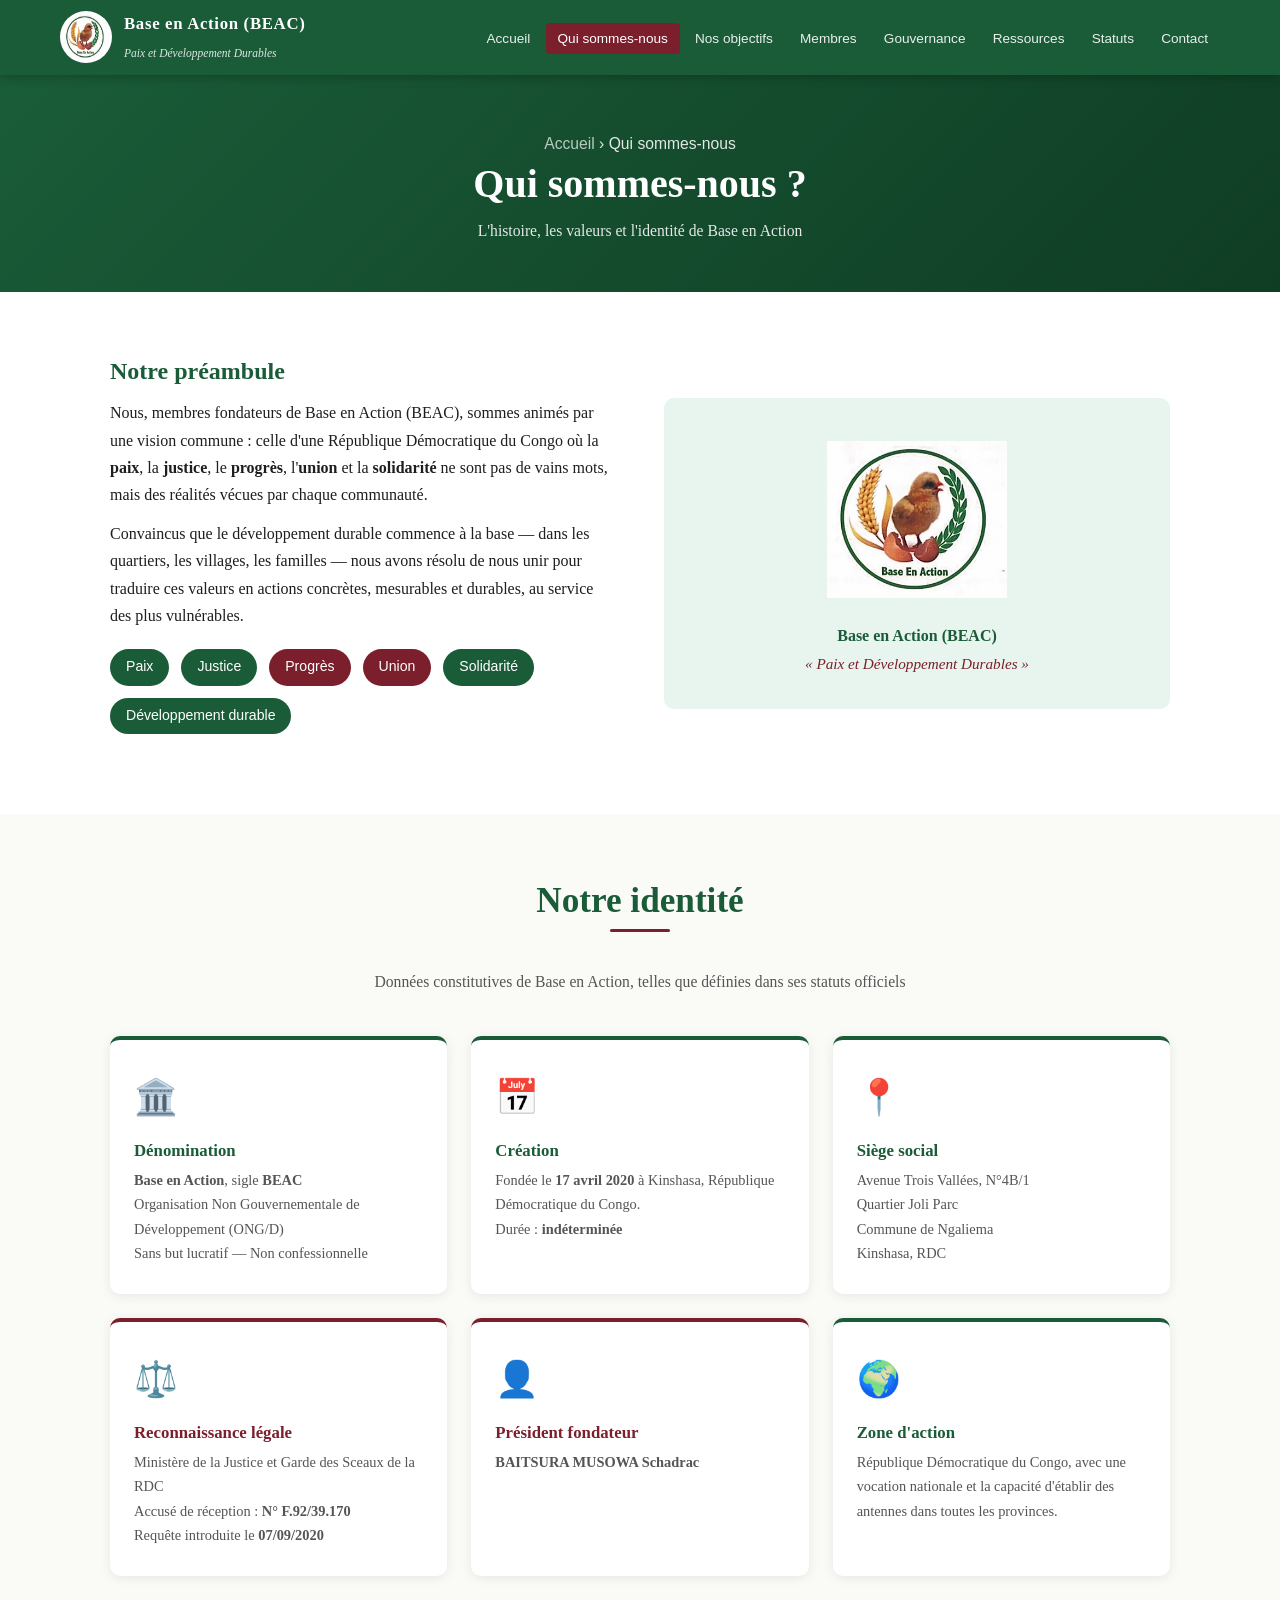
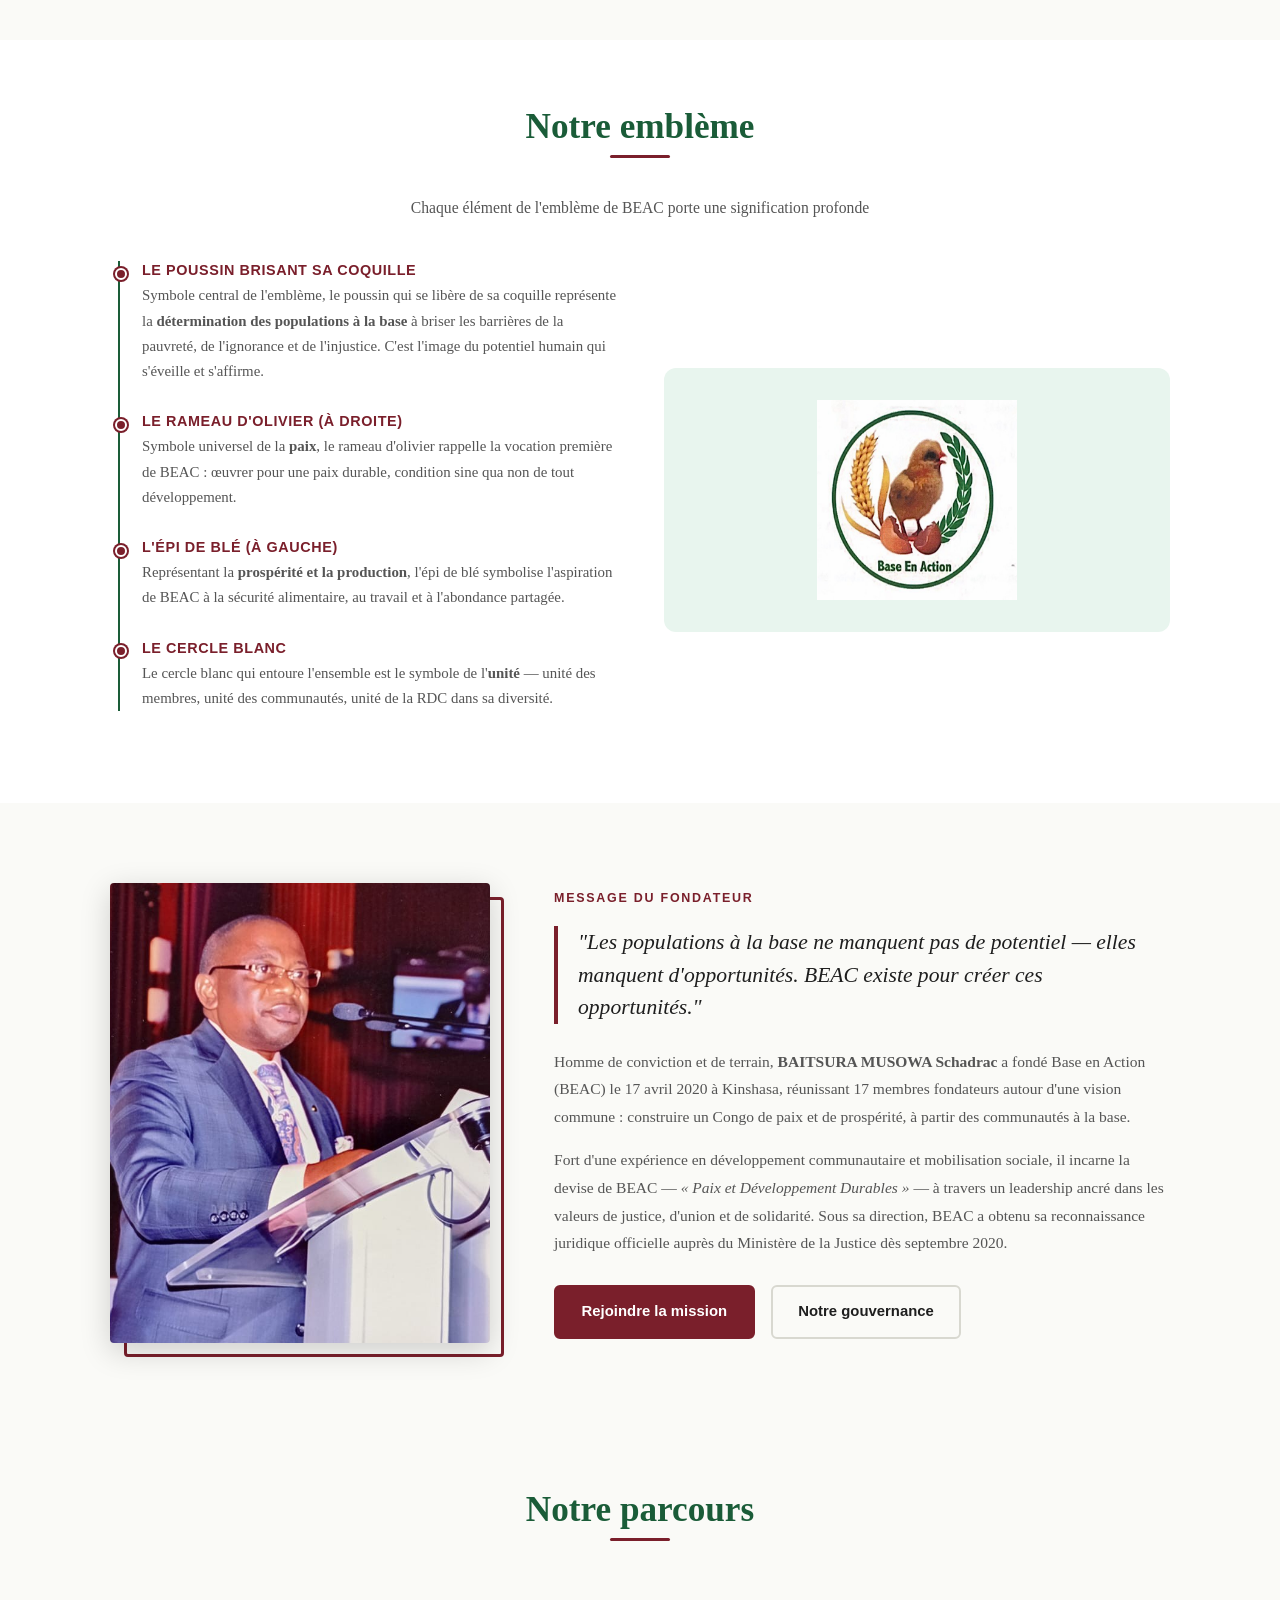
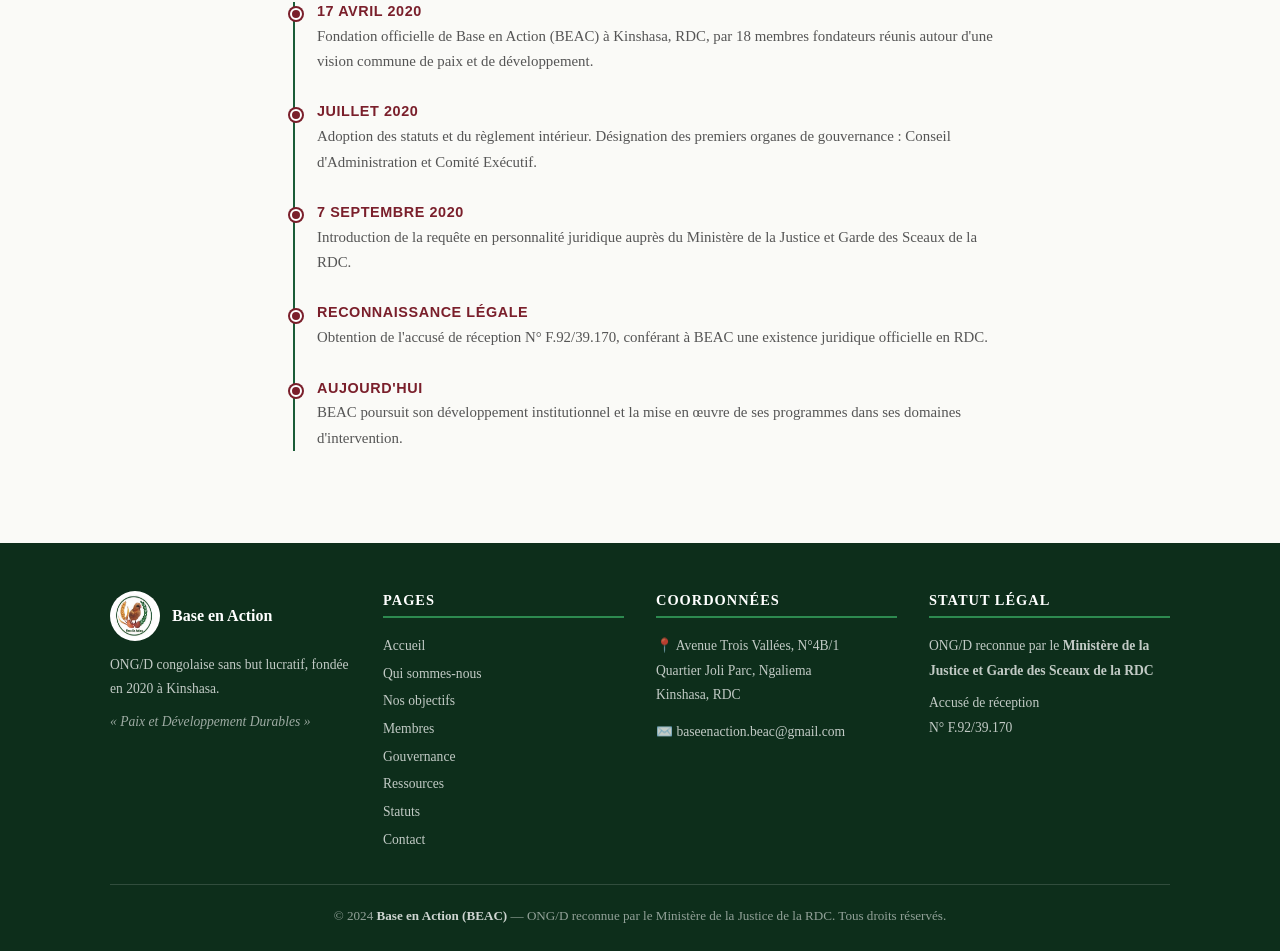
==== commit 6009e5e6: "Redesign section fondateur style Urafiki (photo + citation + bio)" ====
--- a/a-propos.html
+++ b/a-propos.html
@@ -152,32 +152,24 @@
 </section>
 
 <!-- FONDATEUR -->
-<section style="background:white;" id="fondateur">
-  <div class="container">
-    <div class="section-titre">
-      <h2>Le Président fondateur</h2>
-      <p>L'homme derrière la vision de Base en Action</p>
-    </div>
-    <div style="display:grid;grid-template-columns:320px 1fr;gap:3rem;align-items:start;max-width:960px;margin:0 auto;">
-      <div style="text-align:center;">
-        <div style="border-radius:12px;overflow:hidden;box-shadow:0 6px 24px rgba(0,0,0,0.15);margin-bottom:1rem;">
-          <img src="assets/fondateur.jpg" alt="BAITSURA MUSOWA Schadrac – Président fondateur de BEAC" style="width:100%;height:380px;object-fit:cover;object-position:center top;display:block;"/>
-        </div>
-        <h3 style="color:var(--bordeaux);font-size:1.15rem;margin-bottom:.2rem;">BAITSURA MUSOWA Schadrac</h3>
-        <p style="color:var(--vert);font-size:.9rem;font-style:italic;font-weight:bold;">Président Fondateur — BEAC</p>
-        <div style="margin-top:.75rem;display:flex;justify-content:center;">
-          <span style="background:var(--vert);color:white;padding:.3rem .9rem;border-radius:20px;font-size:.8rem;font-family:Arial,sans-serif;">Fondateur depuis 2020</span>
-        </div>
-      </div>
-      <div>
-        <h3 class="text-vert" style="font-size:1.25rem;margin-bottom:1rem;">Biographie</h3>
-        <p>Homme de conviction et de terrain, <strong>BAITSURA MUSOWA Schadrac</strong> est le visionnaire qui a fondé Base en Action (BEAC) le 17 avril 2020 à Kinshasa. Animé par une passion profonde pour le bien-être des communautés congolaises à la base, il a réuni autour de lui 17 membres fondateurs partageant la même vision : construire un Congo de paix et de prospérité, à partir de la base.</p>
-        <p style="margin-top:.9rem;">Fort d'une expérience dans le domaine du développement communautaire et de la mobilisation sociale, il incarne la devise de BEAC — <em>« Paix et Développement Durables »</em> — à travers un leadership ancré dans les valeurs de justice, d'union et de solidarité.</p>
-        <p style="margin-top:.9rem;">Sous sa direction, BEAC a obtenu sa reconnaissance juridique officielle auprès du <strong>Ministère de la Justice et Garde des Sceaux de la RDC</strong> dès septembre 2020, posant ainsi les bases institutionnelles nécessaires à son déploiement sur l'ensemble du territoire congolais.</p>
-        <p style="margin-top:.9rem;">En tant que Président du Conseil d'Administration, il supervise la stratégie globale de l'organisation et veille à ce que chaque action de BEAC reste fidèle à sa mission : accompagner les populations vulnérables, promouvoir la paix et catalyser le développement durable en RDC.</p>
-        <div style="margin-top:1.5rem;padding:1.25rem;background:var(--vert-pale);border-left:4px solid var(--vert);border-radius:0 8px 8px 0;">
-          <p style="font-style:italic;color:var(--vert);font-size:1rem;margin:0;">"Les populations à la base ne manquent pas de potentiel — elles manquent d'opportunités. BEAC existe pour créer ces opportunités."</p>
-          <p style="text-align:right;margin:.5rem 0 0;font-size:.85rem;color:var(--texte-doux);">— BAITSURA MUSOWA Schadrac</p>
+<section class="section-fondateur" id="fondateur">
+  <div class="container">
+    <div class="fondateur-bloc">
+      <!-- Photo -->
+      <div class="fondateur-photo-wrap">
+        <img src="assets/fondateur.jpg" alt="BAITSURA MUSOWA Schadrac – Président fondateur de BEAC" class="fondateur-photo"/>
+      </div>
+      <!-- Texte -->
+      <div class="fondateur-texte">
+        <p class="fondateur-label">MESSAGE DU FONDATEUR</p>
+        <blockquote class="fondateur-citation">
+          "Les populations à la base ne manquent pas de potentiel — elles manquent d'opportunités. BEAC existe pour créer ces opportunités."
+        </blockquote>
+        <p>Homme de conviction et de terrain, <strong>BAITSURA MUSOWA Schadrac</strong> a fondé Base en Action (BEAC) le 17 avril 2020 à Kinshasa, réunissant 17 membres fondateurs autour d'une vision commune : construire un Congo de paix et de prospérité, à partir des communautés à la base.</p>
+        <p>Fort d'une expérience en développement communautaire et mobilisation sociale, il incarne la devise de BEAC — <em>« Paix et Développement Durables »</em> — à travers un leadership ancré dans les valeurs de justice, d'union et de solidarité. Sous sa direction, BEAC a obtenu sa reconnaissance juridique officielle auprès du Ministère de la Justice dès septembre 2020.</p>
+        <div class="fondateur-btns">
+          <a href="contact.html" class="btn btn-fondateur-plein">Rejoindre la mission</a>
+          <a href="gouvernance.html" class="btn btn-fondateur-vide">Notre gouvernance</a>
         </div>
       </div>
     </div>
--- a/style.css
+++ b/style.css
@@ -783,23 +783,136 @@
 
 .valeur-tag.bordeaux { background: var(--bordeaux); }
 
-/* ── FONDATEUR ── */
-.fondateur-grille {
+/* ── FONDATEUR (style Urafiki) ── */
+.section-fondateur {
+  background: var(--creme);
+  padding: 5rem 1.25rem;
+}
+
+.fondateur-bloc {
   display: grid;
-  grid-template-columns: 320px 1fr;
-  gap: 3rem;
-  align-items: start;
-  max-width: 960px;
+  grid-template-columns: 380px 1fr;
+  gap: 4rem;
+  align-items: center;
+  max-width: 1060px;
   margin: 0 auto;
 }
 
-@media (max-width: 768px) {
-  .fondateur-grille {
+/* Photo avec cadre décalé */
+.fondateur-photo-wrap {
+  position: relative;
+}
+
+.fondateur-photo-wrap::after {
+  content: '';
+  position: absolute;
+  top: 14px;
+  left: 14px;
+  right: -14px;
+  bottom: -14px;
+  border: 3px solid var(--bordeaux);
+  border-radius: 4px;
+  z-index: 0;
+}
+
+.fondateur-photo {
+  position: relative;
+  z-index: 1;
+  width: 100%;
+  height: 460px;
+  object-fit: cover;
+  object-position: center top;
+  display: block;
+  border-radius: 4px;
+  box-shadow: 0 8px 30px rgba(0,0,0,0.18);
+}
+
+/* Label */
+.fondateur-label {
+  font-family: Arial, sans-serif;
+  font-size: .78rem;
+  font-weight: 700;
+  letter-spacing: .14em;
+  text-transform: uppercase;
+  color: var(--bordeaux);
+  margin-bottom: 1.1rem;
+}
+
+/* Citation blockquote */
+.fondateur-citation {
+  font-size: 1.35rem;
+  font-style: italic;
+  color: var(--texte);
+  border-left: 4px solid var(--bordeaux);
+  padding-left: 1.25rem;
+  margin: 0 0 1.5rem;
+  line-height: 1.5;
+}
+
+/* Paragraphes bio */
+.fondateur-texte p:not(.fondateur-label) {
+  color: var(--texte-doux);
+  font-size: .97rem;
+  line-height: 1.8;
+  margin-bottom: .9rem;
+}
+
+/* Boutons */
+.fondateur-btns {
+  display: flex;
+  gap: 1rem;
+  flex-wrap: wrap;
+  margin-top: 1.75rem;
+}
+
+.btn-fondateur-plein {
+  background: var(--bordeaux);
+  color: white;
+  border: 2px solid var(--bordeaux);
+  padding: .75rem 1.6rem;
+  border-radius: 6px;
+  font-family: Arial, sans-serif;
+  font-size: .93rem;
+  font-weight: 700;
+  transition: background .2s, transform .15s;
+}
+.btn-fondateur-plein:hover {
+  background: var(--bordeaux-clair);
+  color: white;
+  transform: translateY(-2px);
+}
+
+.btn-fondateur-vide {
+  background: transparent;
+  color: var(--texte);
+  border: 2px solid var(--bordure);
+  padding: .75rem 1.6rem;
+  border-radius: 6px;
+  font-family: Arial, sans-serif;
+  font-size: .93rem;
+  font-weight: 700;
+  transition: border-color .2s, transform .15s;
+}
+.btn-fondateur-vide:hover {
+  border-color: var(--bordeaux);
+  color: var(--bordeaux);
+  transform: translateY(-2px);
+}
+
+@media (max-width: 860px) {
+  .fondateur-bloc {
     grid-template-columns: 1fr;
+    gap: 2.5rem;
   }
-  .fondateur-grille img.portrait {
-    max-width: 260px;
+  .fondateur-photo-wrap {
+    max-width: 340px;
     margin: 0 auto;
+  }
+  .fondateur-photo {
+    height: 380px;
+  }
+  .fondateur-citation {
+    font-size: 1.15rem;
   }
 }
 
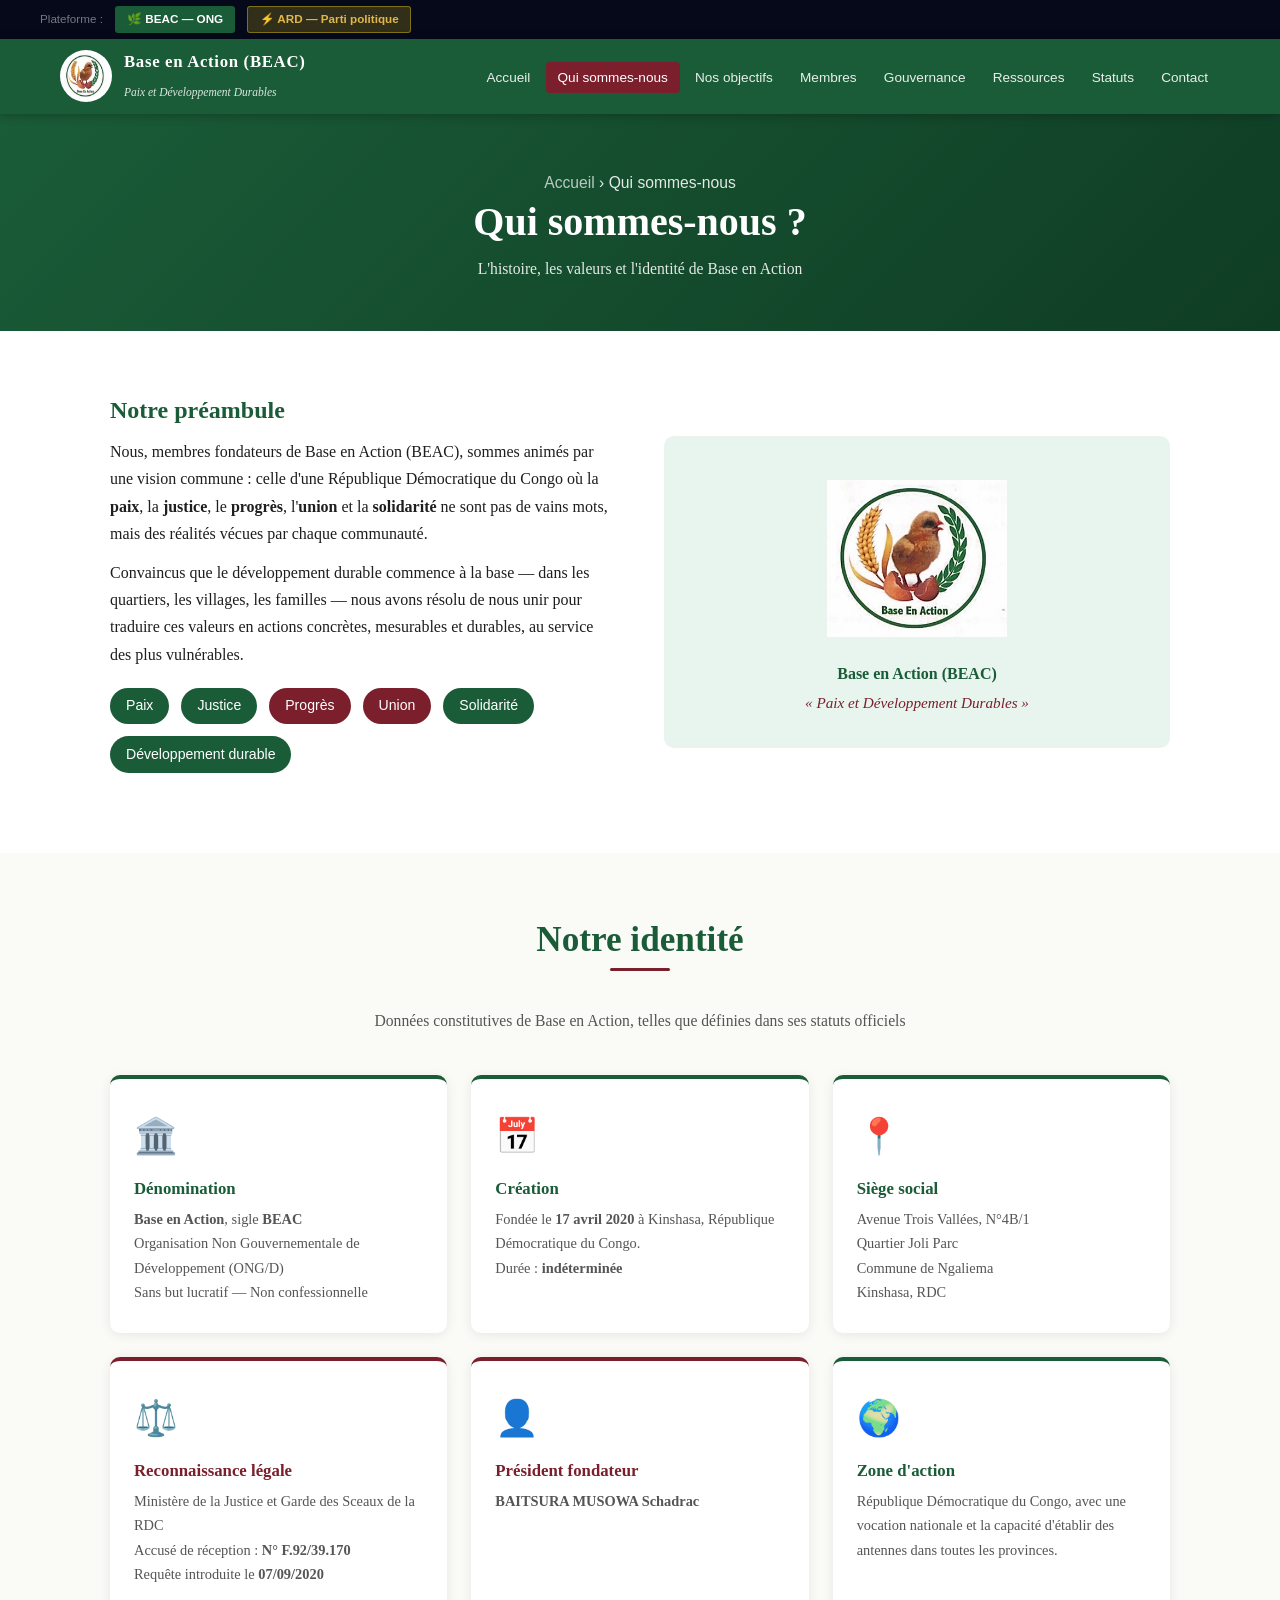
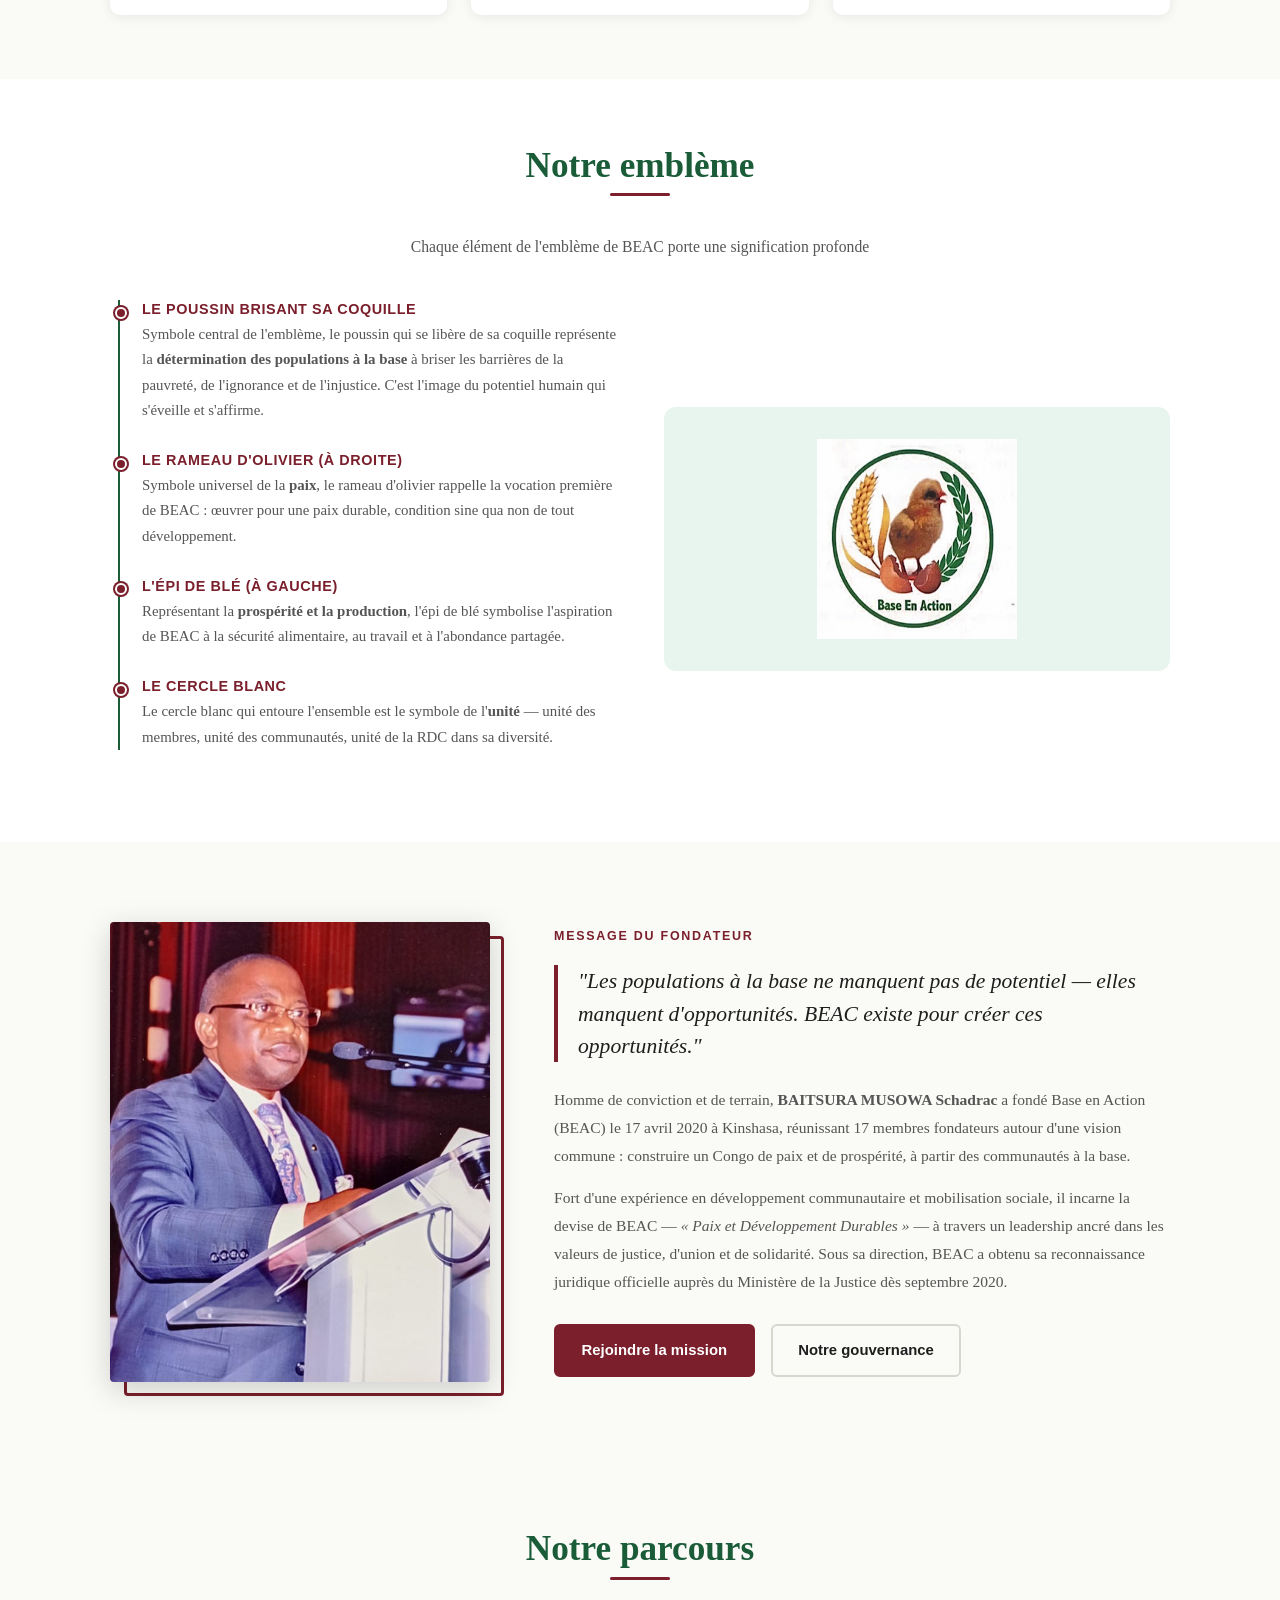
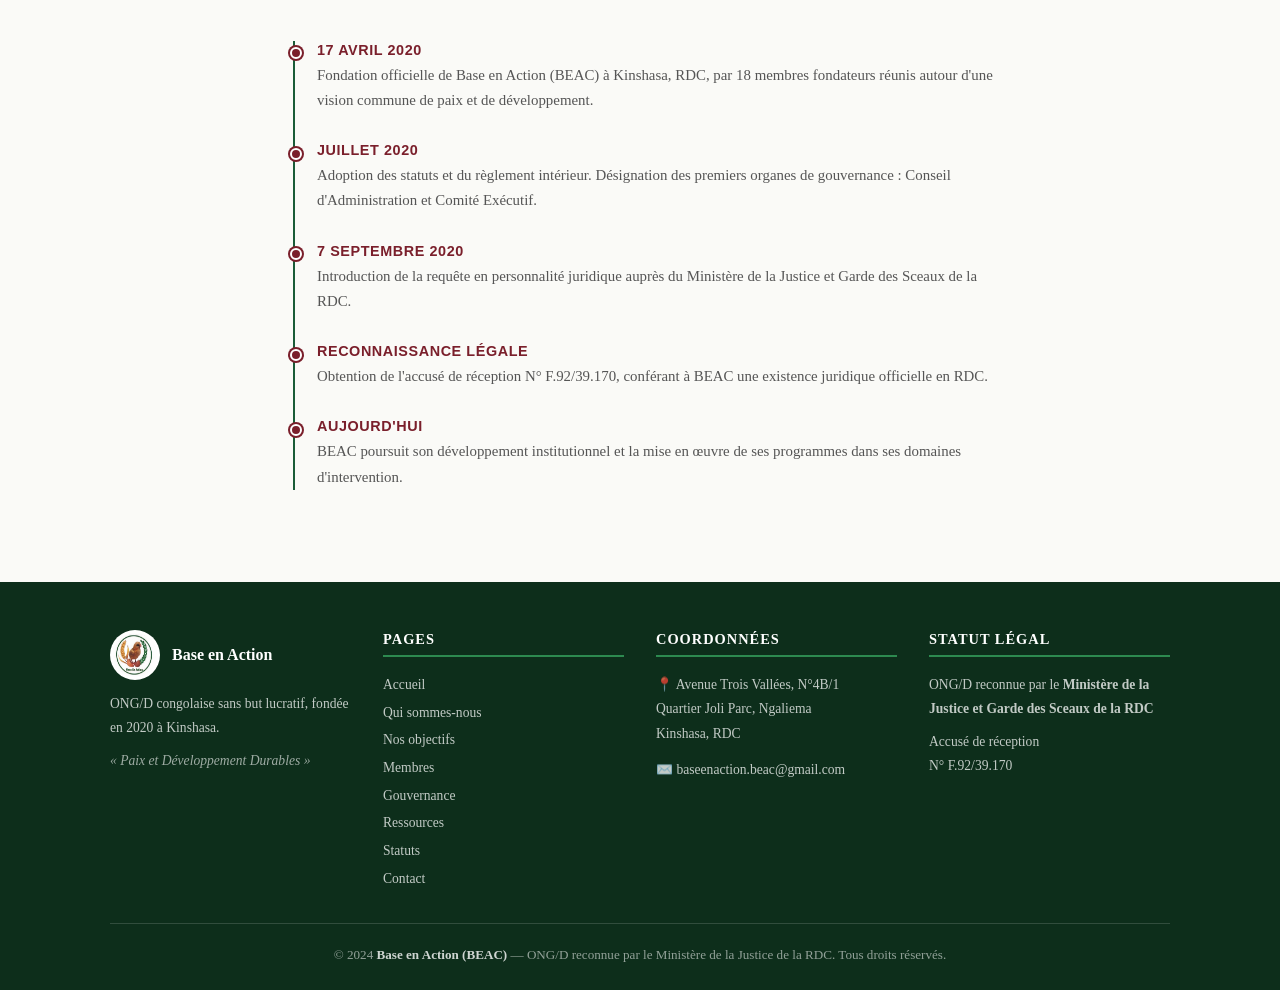
==== commit f7b2640b: "feat: add ARD political party section + platform switcher - ard-style.css: full ARD stylesheet (blue" ====
--- a/a-propos.html
+++ b/a-propos.html
@@ -9,6 +9,15 @@
   <link rel="icon" href="assets/logo.png" type="image/png"/>
 </head>
 <body>
+<!-- SWITCHER PLATEFORME -->
+<div class="plateforme-switcher">
+  <div class="switcher-inner">
+    <span class="switcher-label">Plateforme :</span>
+    <a href="index.html" class="switcher-btn switcher-beac actif">🌿 BEAC — ONG</a>
+    <a href="ard/index.html" class="switcher-btn switcher-ard">⚡ ARD — Parti politique</a>
+  </div>
+</div>
+
 
 <header>
   <div class="header-inner">
@@ -252,3 +261,4 @@
 <script src="script.js"></script>
 </body>
 </html>
+
--- a/style.css
+++ b/style.css
@@ -2,6 +2,17 @@
    BEAC – Base en Action | Feuille de style principale
    Palette : Vert #1a5c38 | Bordeaux #7a1f2b | Blanc/Crème
    ============================================================ */
+
+/* --- SWITCHER PLATEFORME (BEAC ↔ ARD) --- */
+.plateforme-switcher{background:#05091a;padding:.35rem 1.25rem;}
+.switcher-inner{max-width:1200px;margin:0 auto;display:flex;align-items:center;gap:.75rem;}
+.switcher-label{color:rgba(255,255,255,.45);font-size:.73rem;font-family:Arial,sans-serif;}
+.switcher-btn{padding:.18rem .7rem;border-radius:3px;font-size:.73rem;font-weight:700;font-family:Arial,sans-serif;transition:all .2s;text-decoration:none;}
+.switcher-beac{background:rgba(26,92,56,.18);color:#7ecfa0;border:1px solid rgba(26,92,56,.4);}
+.switcher-beac.actif,.switcher-beac:hover{background:#1a5c38;color:white;}
+.switcher-ard{background:rgba(247,214,24,.18);color:#e0b84a;border:1px solid rgba(247,214,24,.4);}
+.switcher-ard:hover{background:#c89b2a;color:#0d2b6b;}
+/* -------------------------------------------------- */
 
 :root {
   --vert:      #1a5c38;
